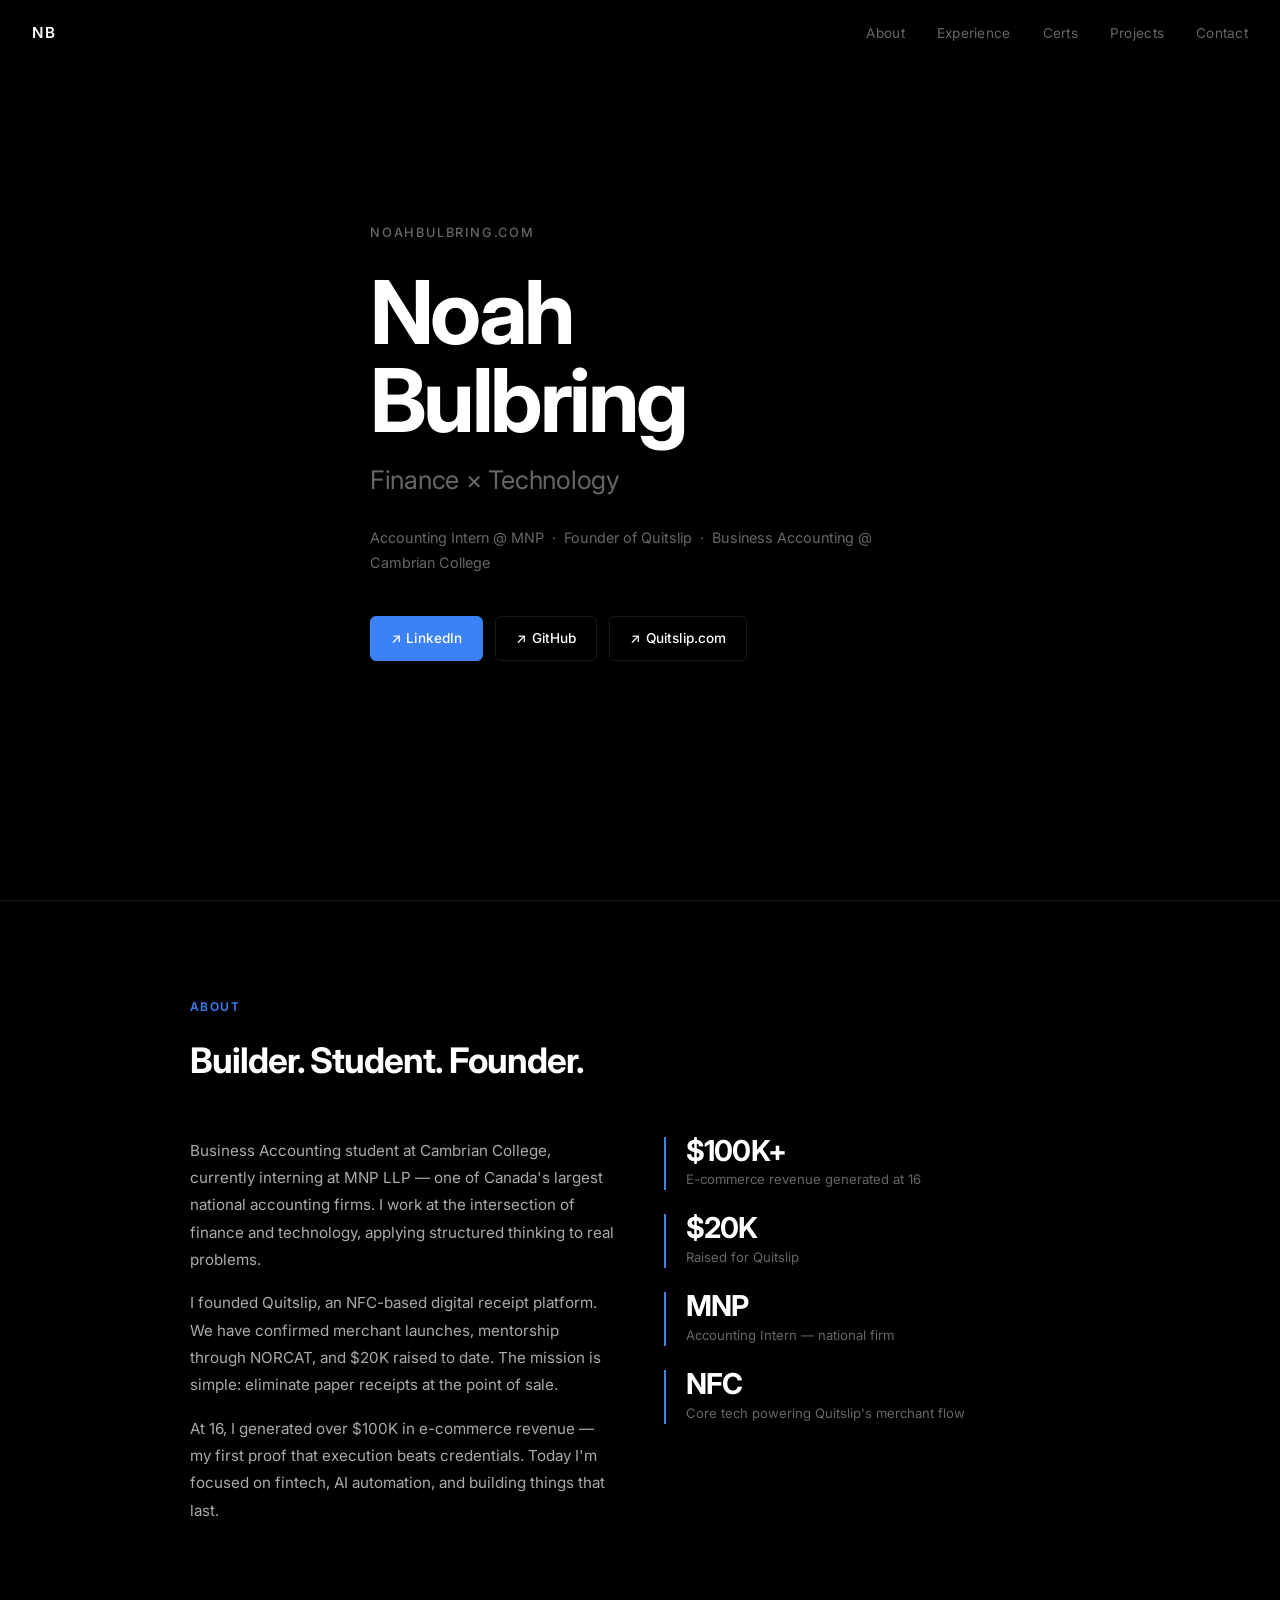
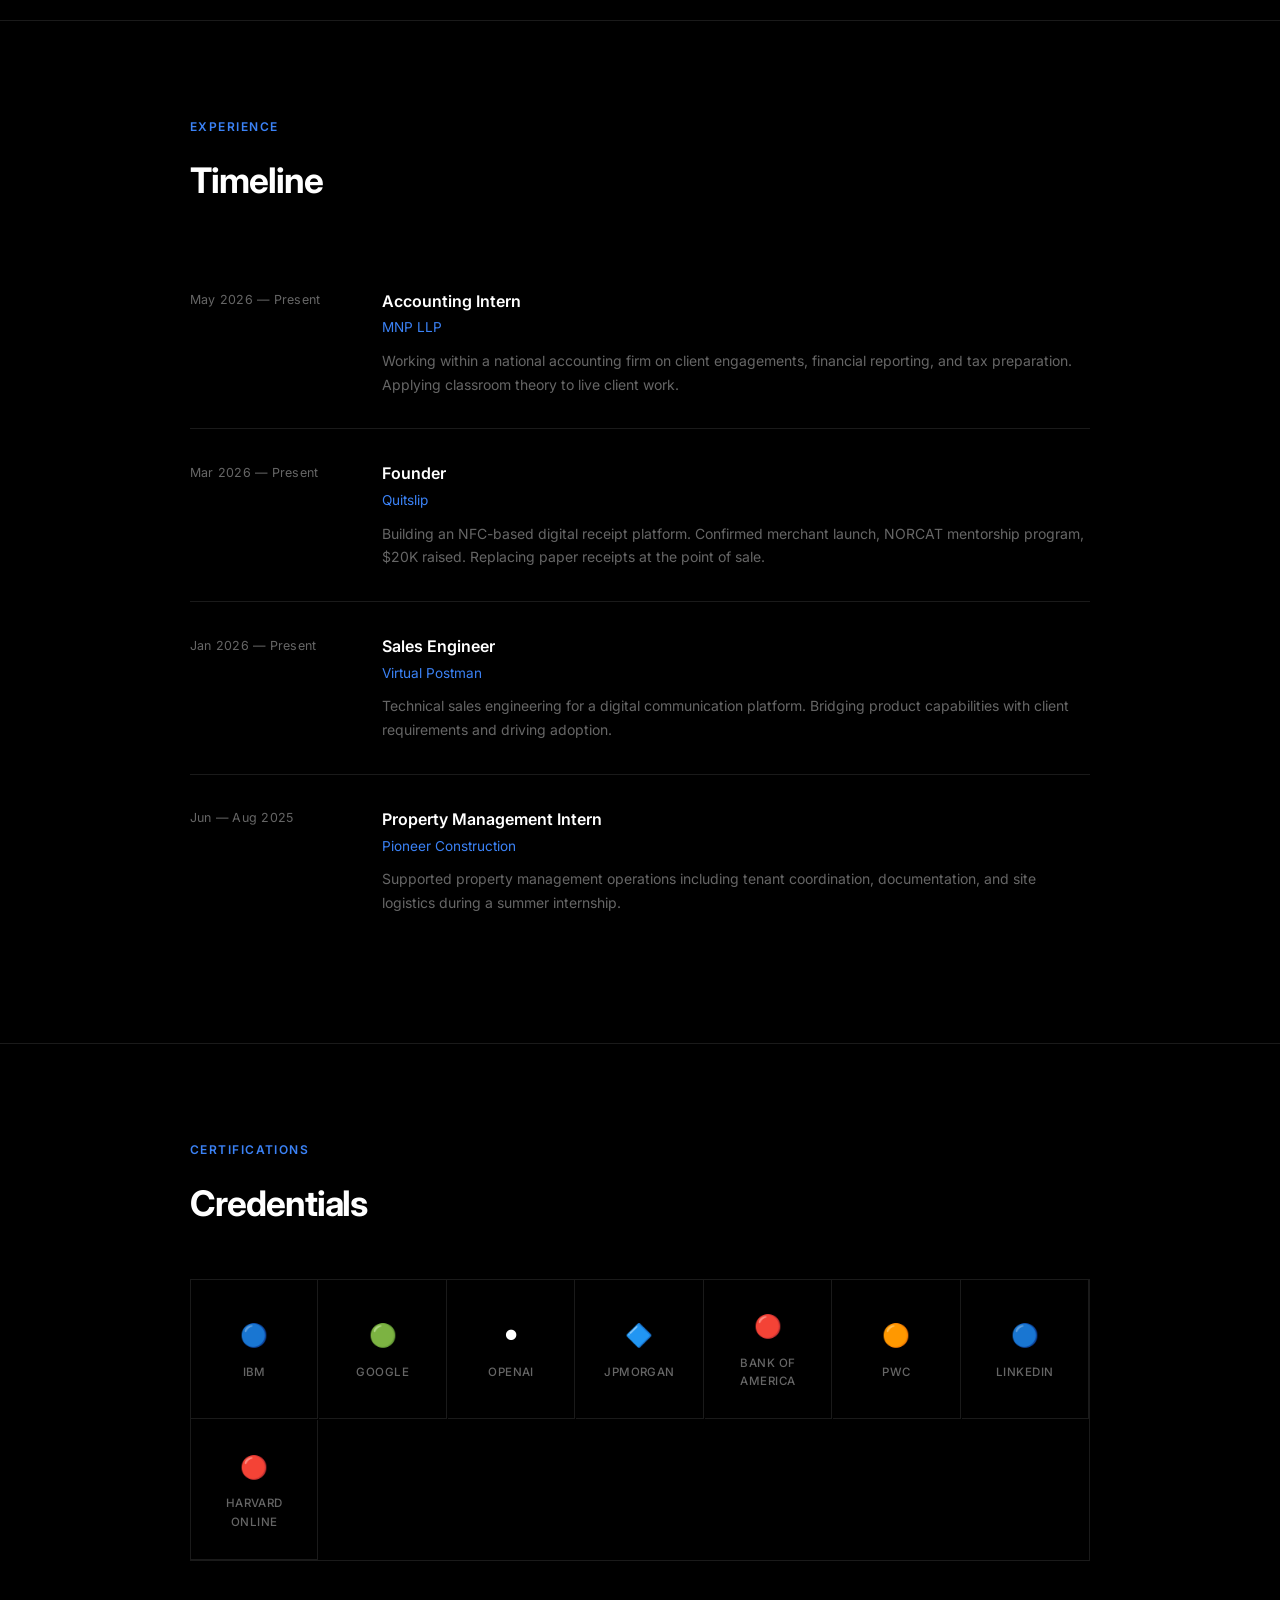
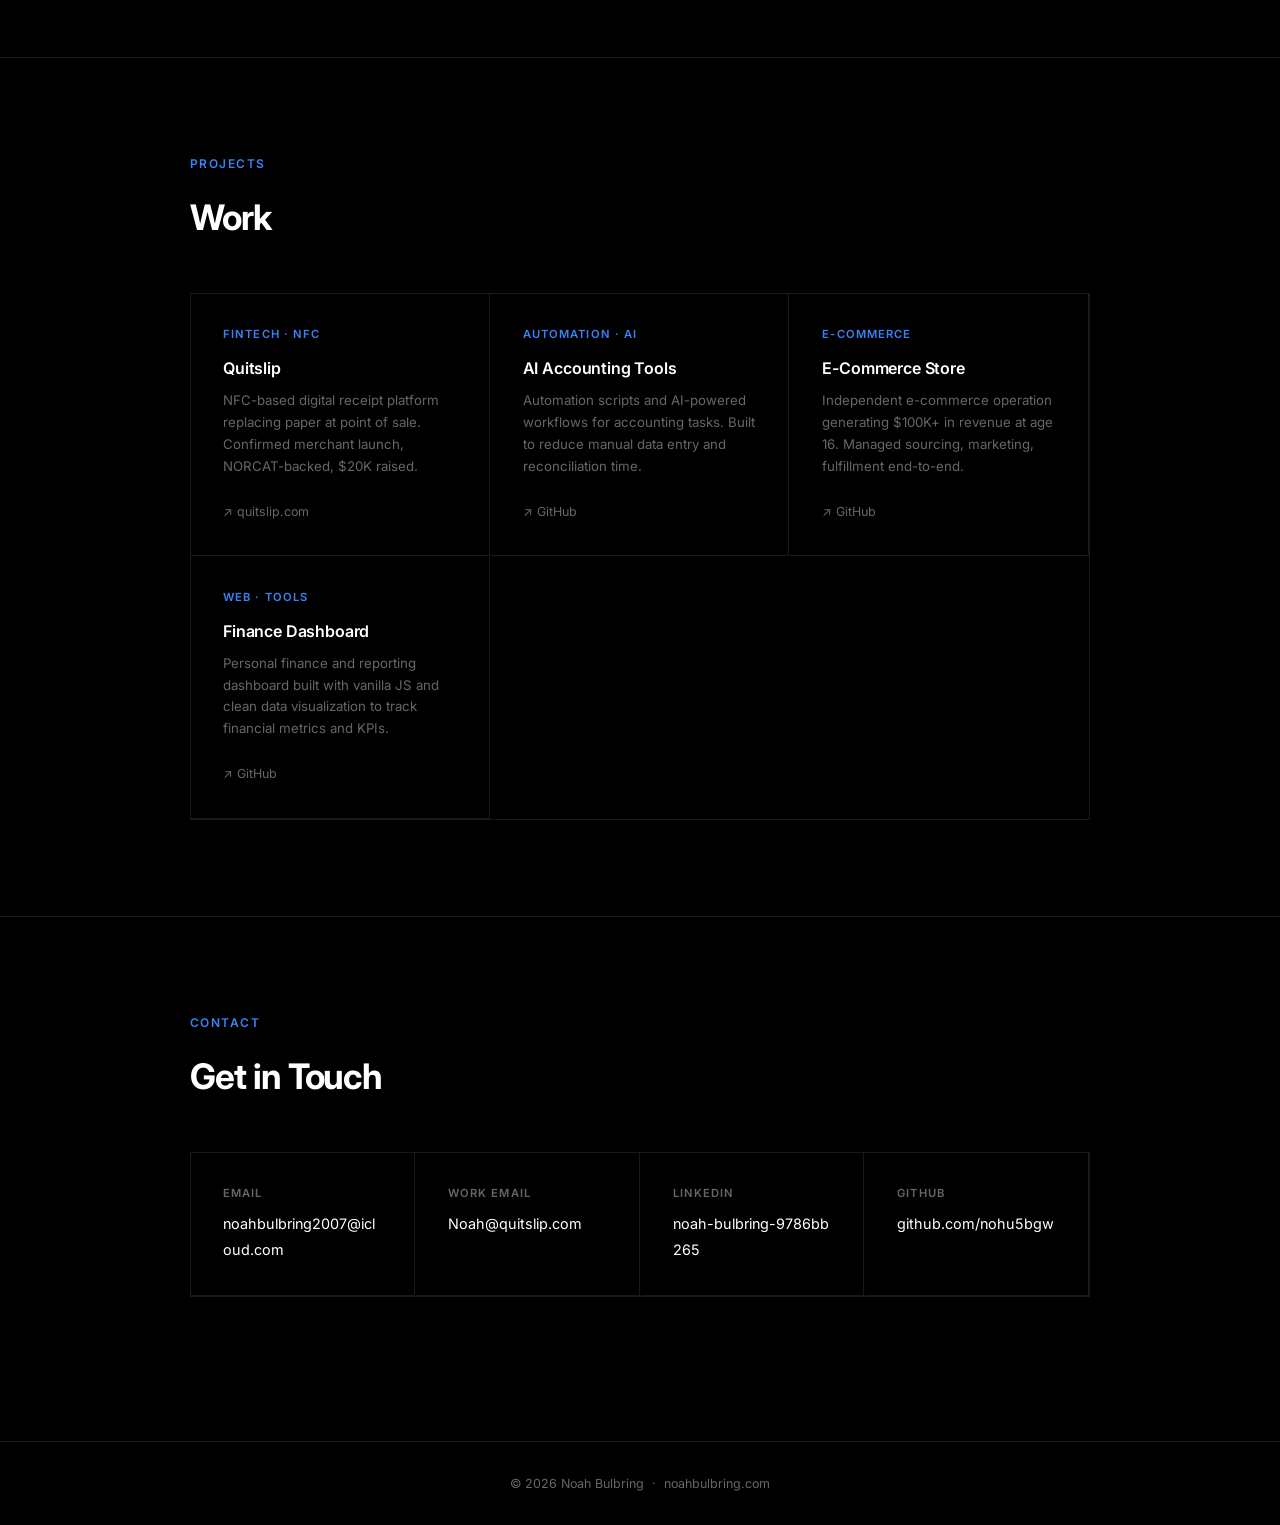
==== index.html @ 253d3682 "Add portfolio site — index.html, style.css, vercel.json, README" ====
<!DOCTYPE html>
<html lang="en">
<head>
  <meta charset="UTF-8" />
  <meta name="viewport" content="width=device-width, initial-scale=1.0" />
  <title>Noah Bulbring — Finance × Technology</title>
  <meta name="description" content="Noah Bulbring — Accounting Intern at MNP, Founder of Quitslip, Business Accounting student at Cambrian College." />
  <link rel="preconnect" href="https://fonts.googleapis.com" />
  <link rel="preconnect" href="https://fonts.gstatic.com" crossorigin />
  <link href="https://fonts.googleapis.com/css2?family=Inter:wght@300;400;500;600;700&display=swap" rel="stylesheet" />
  <link rel="stylesheet" href="style.css" />
</head>
<body>

  <nav id="navbar">
    <a href="#hero" class="nav-logo">NB</a>
    <ul class="nav-links">
      <li><a href="#about">About</a></li>
      <li><a href="#experience">Experience</a></li>
      <li><a href="#certifications">Certs</a></li>
      <li><a href="#projects">Projects</a></li>
      <li><a href="#contact">Contact</a></li>
    </ul>
  </nav>

  <section id="hero">
    <div class="container hero-inner">
      <p class="hero-eyebrow">noahbulbring.com</p>
      <h1>Noah<br>Bulbring</h1>
      <p class="hero-tagline">Finance × Technology</p>
      <p class="hero-sub">Accounting Intern @ MNP &nbsp;·&nbsp; Founder of Quitslip &nbsp;·&nbsp; Business Accounting @ Cambrian College</p>
      <div class="btn-group">
        <a href="https://linkedin.com/in/noah-bulbring-9786bb265" target="_blank" rel="noopener" class="btn btn-primary">↗ LinkedIn</a>
        <a href="https://github.com/nohu5bgw" target="_blank" rel="noopener" class="btn btn-outline">↗ GitHub</a>
        <a href="https://quitslip.com" target="_blank" rel="noopener" class="btn btn-outline">↗ Quitslip.com</a>
      </div>
    </div>
  </section>

  <section id="about">
    <div class="container">
      <p class="section-label fade-in">About</p>
      <h2 class="fade-in">Builder. Student. Founder.</h2>
      <div class="about-grid">
        <div class="about-text fade-in">
          <p>Business Accounting student at Cambrian College, currently interning at MNP LLP — one of Canada's largest national accounting firms. I work at the intersection of finance and technology, applying structured thinking to real problems.</p>
          <p>I founded Quitslip, an NFC-based digital receipt platform. We have confirmed merchant launches, mentorship through NORCAT, and $20K raised to date. The mission is simple: eliminate paper receipts at the point of sale.</p>
          <p>At 16, I generated over $100K in e-commerce revenue — my first proof that execution beats credentials. Today I'm focused on fintech, AI automation, and building things that last.</p>
        </div>
        <div class="about-stats fade-in">
          <div class="stat"><div class="stat-number">$100K+</div><div class="stat-label">E-commerce revenue generated at 16</div></div>
          <div class="stat"><div class="stat-number">$20K</div><div class="stat-label">Raised for Quitslip</div></div>
          <div class="stat"><div class="stat-number">MNP</div><div class="stat-label">Accounting Intern — national firm</div></div>
          <div class="stat"><div class="stat-number">NFC</div><div class="stat-label">Core tech powering Quitslip's merchant flow</div></div>
        </div>
      </div>
    </div>
  </section>

  <section id="experience">
    <div class="container">
      <p class="section-label fade-in">Experience</p>
      <h2 class="fade-in">Timeline</h2>
      <div class="timeline">
        <div class="timeline-item fade-in">
          <div class="timeline-date">May 2026 — Present</div>
          <div><div class="timeline-role">Accounting Intern</div><div class="timeline-company">MNP LLP</div><div class="timeline-desc">Working within a national accounting firm on client engagements, financial reporting, and tax preparation. Applying classroom theory to live client work.</div></div>
        </div>
        <div class="timeline-item fade-in">
          <div class="timeline-date">Mar 2026 — Present</div>
          <div><div class="timeline-role">Founder</div><div class="timeline-company">Quitslip</div><div class="timeline-desc">Building an NFC-based digital receipt platform. Confirmed merchant launch, NORCAT mentorship program, $20K raised. Replacing paper receipts at the point of sale.</div></div>
        </div>
        <div class="timeline-item fade-in">
          <div class="timeline-date">Jan 2026 — Present</div>
          <div><div class="timeline-role">Sales Engineer</div><div class="timeline-company">Virtual Postman</div><div class="timeline-desc">Technical sales engineering for a digital communication platform. Bridging product capabilities with client requirements and driving adoption.</div></div>
        </div>
        <div class="timeline-item fade-in">
          <div class="timeline-date">Jun — Aug 2025</div>
          <div><div class="timeline-role">Property Management Intern</div><div class="timeline-company">Pioneer Construction</div><div class="timeline-desc">Supported property management operations including tenant coordination, documentation, and site logistics during a summer internship.</div></div>
        </div>
      </div>
    </div>
  </section>

  <section id="certifications">
    <div class="container">
      <p class="section-label fade-in">Certifications</p>
      <h2 class="fade-in">Credentials</h2>
      <div class="cert-grid fade-in">
        <div class="cert-item"><div class="cert-icon">🔵</div><div class="cert-name">IBM</div></div>
        <div class="cert-item"><div class="cert-icon">🟢</div><div class="cert-name">Google</div></div>
        <div class="cert-item"><div class="cert-icon">⚫</div><div class="cert-name">OpenAI</div></div>
        <div class="cert-item"><div class="cert-icon">🔷</div><div class="cert-name">JPMorgan</div></div>
        <div class="cert-item"><div class="cert-icon">🔴</div><div class="cert-name">Bank of America</div></div>
        <div class="cert-item"><div class="cert-icon">🟠</div><div class="cert-name">PwC</div></div>
        <div class="cert-item"><div class="cert-icon">🔵</div><div class="cert-name">LinkedIn</div></div>
        <div class="cert-item"><div class="cert-icon">🔴</div><div class="cert-name">Harvard Online</div></div>
      </div>
    </div>
  </section>

  <section id="projects">
    <div class="container">
      <p class="section-label fade-in">Projects</p>
      <h2 class="fade-in">Work</h2>
      <div class="project-grid fade-in">
        <a href="https://quitslip.com" target="_blank" rel="noopener" class="project-card">
          <div class="project-tag">Fintech · NFC</div>
          <div class="project-title">Quitslip</div>
          <div class="project-desc">NFC-based digital receipt platform replacing paper at point of sale. Confirmed merchant launch, NORCAT-backed, $20K raised.</div>
          <span class="project-link">↗ quitslip.com</span>
        </a>
        <a href="https://github.com/nohu5bgw" target="_blank" rel="noopener" class="project-card">
          <div class="project-tag">Automation · AI</div>
          <div class="project-title">AI Accounting Tools</div>
          <div class="project-desc">Automation scripts and AI-powered workflows for accounting tasks. Built to reduce manual data entry and reconciliation time.</div>
          <span class="project-link">↗ GitHub</span>
        </a>
        <a href="https://github.com/nohu5bgw" target="_blank" rel="noopener" class="project-card">
          <div class="project-tag">E-commerce</div>
          <div class="project-title">E-Commerce Store</div>
          <div class="project-desc">Independent e-commerce operation generating $100K+ in revenue at age 16. Managed sourcing, marketing, fulfillment end-to-end.</div>
          <span class="project-link">↗ GitHub</span>
        </a>
        <a href="https://github.com/nohu5bgw" target="_blank" rel="noopener" class="project-card">
          <div class="project-tag">Web · Tools</div>
          <div class="project-title">Finance Dashboard</div>
          <div class="project-desc">Personal finance and reporting dashboard built with vanilla JS and clean data visualization to track financial metrics and KPIs.</div>
          <span class="project-link">↗ GitHub</span>
        </a>
      </div>
    </div>
  </section>

  <section id="contact">
    <div class="container">
      <p class="section-label fade-in">Contact</p>
      <h2 class="fade-in">Get in Touch</h2>
      <div class="contact-grid fade-in">
        <div class="contact-item"><div class="contact-label">Email</div><a href="mailto:noahbulbring2007@icloud.com" class="contact-value">noahbulbring2007@icloud.com</a></div>
        <div class="contact-item"><div class="contact-label">Work Email</div><a href="mailto:Noah@quitslip.com" class="contact-value">Noah@quitslip.com</a></div>
        <div class="contact-item"><div class="contact-label">LinkedIn</div><a href="https://linkedin.com/in/noah-bulbring-9786bb265" target="_blank" rel="noopener" class="contact-value">noah-bulbring-9786bb265</a></div>
        <div class="contact-item"><div class="contact-label">GitHub</div><a href="https://github.com/nohu5bgw" target="_blank" rel="noopener" class="contact-value">github.com/nohu5bgw</a></div>
      </div>
    </div>
  </section>

  <footer>
    <p>© 2026 Noah Bulbring &nbsp;·&nbsp; noahbulbring.com</p>
  </footer>

  <script>
    const navbar = document.getElementById('navbar');
    window.addEventListener('scroll', () => {
      navbar.classList.toggle('scrolled', window.scrollY > 40);
    }, { passive: true });

    const observer = new IntersectionObserver((entries) => {
      entries.forEach(e => {
        if (e.isIntersecting) { e.target.classList.add('visible'); observer.unobserve(e.target); }
      });
    }, { threshold: 0.12 });

    document.querySelectorAll('.fade-in').forEach(el => observer.observe(el));
  </script>

</body>
</html>
---- style.css ----
*, *::before, *::after { box-sizing: border-box; margin: 0; padding: 0; }

:root {
  --bg: #000;
  --border: #1a1a1a;
  --text: #fff;
  --muted: #666;
  --accent: #3b82f6;
  --accent-dim: rgba(59,130,246,0.12);
}

html { scroll-behavior: smooth; }

body {
  background: var(--bg);
  color: var(--text);
  font-family: 'Inter', system-ui, sans-serif;
  font-size: 16px;
  line-height: 1.6;
  -webkit-font-smoothing: antialiased;
}

nav {
  position: fixed;
  top: 0; left: 0; right: 0;
  z-index: 100;
  display: flex;
  justify-content: space-between;
  align-items: center;
  padding: 1.25rem 2rem;
  border-bottom: 1px solid transparent;
  transition: border-color 0.3s, background 0.3s;
}
nav.scrolled {
  background: rgba(0,0,0,0.9);
  backdrop-filter: blur(12px);
  border-color: var(--border);
}
.nav-logo {
  font-size: 0.95rem;
  font-weight: 600;
  letter-spacing: 0.04em;
  text-transform: uppercase;
  color: var(--text);
  text-decoration: none;
}
.nav-links { display: flex; gap: 2rem; list-style: none; }
.nav-links a {
  color: var(--muted);
  text-decoration: none;
  font-size: 0.85rem;
  letter-spacing: 0.02em;
  transition: color 0.2s;
}
.nav-links a:hover { color: var(--text); }

section { padding: 6rem 2rem; }
.container { max-width: 900px; margin: 0 auto; }

.section-label {
  font-size: 0.75rem;
  font-weight: 600;
  letter-spacing: 0.12em;
  text-transform: uppercase;
  color: var(--accent);
  margin-bottom: 1rem;
}
h2 {
  font-size: clamp(1.6rem, 4vw, 2.2rem);
  font-weight: 700;
  letter-spacing: -0.03em;
  margin-bottom: 3rem;
}

#hero {
  min-height: 100vh;
  display: flex;
  align-items: center;
  padding-top: 5rem;
}
.hero-eyebrow {
  font-size: 0.8rem;
  font-weight: 500;
  letter-spacing: 0.14em;
  text-transform: uppercase;
  color: var(--muted);
  margin-bottom: 1.5rem;
}
h1 {
  font-size: clamp(2.8rem, 8vw, 5.5rem);
  font-weight: 700;
  letter-spacing: -0.04em;
  line-height: 1;
  margin-bottom: 1rem;
}
.hero-tagline {
  font-size: clamp(1.1rem, 3vw, 1.6rem);
  font-weight: 400;
  color: var(--muted);
  letter-spacing: -0.01em;
  margin-bottom: 1.5rem;
}
.hero-sub {
  font-size: 0.9rem;
  color: var(--muted);
  line-height: 1.8;
  margin-bottom: 2.5rem;
  max-width: 540px;
}
.btn-group { display: flex; flex-wrap: wrap; gap: 0.75rem; }
.btn {
  display: inline-flex;
  align-items: center;
  gap: 0.4rem;
  padding: 0.65rem 1.25rem;
  font-size: 0.85rem;
  font-weight: 500;
  border-radius: 6px;
  text-decoration: none;
  transition: background 0.2s, color 0.2s, border-color 0.2s;
  letter-spacing: 0.01em;
}
.btn-primary { background: var(--accent); color: #fff; border: 1px solid var(--accent); }
.btn-primary:hover { background: #2563eb; border-color: #2563eb; }
.btn-outline { background: transparent; color: var(--text); border: 1px solid var(--border); }
.btn-outline:hover { border-color: #333; background: #0d0d0d; }

#about { border-top: 1px solid var(--border); }
.about-grid { display: grid; grid-template-columns: 1fr 1fr; gap: 3rem; }
.about-text p { color: #aaa; font-size: 0.95rem; line-height: 1.8; margin-bottom: 1rem; }
.about-text p:last-child { margin-bottom: 0; }
.about-stats { display: flex; flex-direction: column; gap: 1.5rem; }
.stat { border-left: 2px solid var(--accent); padding-left: 1.25rem; }
.stat-number { font-size: 1.8rem; font-weight: 700; letter-spacing: -0.03em; line-height: 1; margin-bottom: 0.25rem; }
.stat-label { font-size: 0.82rem; color: var(--muted); }

#experience { border-top: 1px solid var(--border); }
.timeline { display: flex; flex-direction: column; }
.timeline-item { display: grid; grid-template-columns: 160px 1fr; gap: 2rem; padding: 2rem 0; border-bottom: 1px solid var(--border); }
.timeline-item:last-child { border-bottom: none; }
.timeline-date { font-size: 0.78rem; color: var(--muted); letter-spacing: 0.02em; padding-top: 0.15rem; line-height: 1.5; }
.timeline-role { font-size: 1rem; font-weight: 600; margin-bottom: 0.2rem; }
.timeline-company { font-size: 0.85rem; color: var(--accent); margin-bottom: 0.6rem; }
.timeline-desc { font-size: 0.875rem; color: var(--muted); line-height: 1.7; }

#certifications { border-top: 1px solid var(--border); }
.cert-grid { display: grid; grid-template-columns: repeat(auto-fill, minmax(120px, 1fr)); gap: 1px; border: 1px solid var(--border); }
.cert-item { display: flex; flex-direction: column; align-items: center; justify-content: center; padding: 1.75rem 1rem; border-right: 1px solid var(--border); border-bottom: 1px solid var(--border); text-align: center; transition: background 0.2s; }
.cert-item:hover { background: var(--accent-dim); }
.cert-icon { width: 36px; height: 36px; margin-bottom: 0.6rem; display: flex; align-items: center; justify-content: center; font-size: 1.4rem; }
.cert-name { font-size: 0.72rem; color: var(--muted); letter-spacing: 0.04em; text-transform: uppercase; font-weight: 500; }

#projects { border-top: 1px solid var(--border); }
.project-grid { display: grid; grid-template-columns: repeat(auto-fill, minmax(260px, 1fr)); gap: 1px; border: 1px solid var(--border); }
.project-card { padding: 2rem; border-right: 1px solid var(--border); border-bottom: 1px solid var(--border); transition: background 0.2s; text-decoration: none; color: inherit; display: block; }
.project-card:hover { background: #060606; }
.project-tag { font-size: 0.7rem; font-weight: 600; letter-spacing: 0.1em; text-transform: uppercase; color: var(--accent); margin-bottom: 0.75rem; }
.project-title { font-size: 1rem; font-weight: 600; margin-bottom: 0.5rem; letter-spacing: -0.01em; }
.project-desc { font-size: 0.83rem; color: var(--muted); line-height: 1.65; margin-bottom: 1.25rem; }
.project-link { font-size: 0.78rem; color: var(--muted); display: inline-flex; align-items: center; gap: 0.3rem; transition: color 0.2s; }
.project-card:hover .project-link { color: var(--accent); }

#contact { border-top: 1px solid var(--border); }
.contact-grid { display: grid; grid-template-columns: repeat(auto-fill, minmax(220px, 1fr)); gap: 1px; border: 1px solid var(--border); margin-bottom: 3rem; }
.contact-item { padding: 2rem; border-right: 1px solid var(--border); border-bottom: 1px solid var(--border); }
.contact-label { font-size: 0.7rem; font-weight: 600; letter-spacing: 0.1em; text-transform: uppercase; color: var(--muted); margin-bottom: 0.5rem; }
.contact-value { font-size: 0.9rem; color: var(--text); text-decoration: none; transition: color 0.2s; word-break: break-all; }
.contact-value:hover { color: var(--accent); }

footer { border-top: 1px solid var(--border); padding: 2rem; text-align: center; font-size: 0.78rem; color: var(--muted); }

.fade-in { opacity: 0; transform: translateY(16px); transition: opacity 0.6s ease, transform 0.6s ease; }
.fade-in.visible { opacity: 1; transform: none; }

@media (max-width: 640px) {
  nav { padding: 1rem 1.25rem; }
  .nav-links { display: none; }
  section { padding: 4rem 1.25rem; }
  .about-grid { grid-template-columns: 1fr; }
  .timeline-item { grid-template-columns: 1fr; gap: 0.5rem; }
  .timeline-date { padding-top: 0; }
  h1 { letter-spacing: -0.03em; }
}
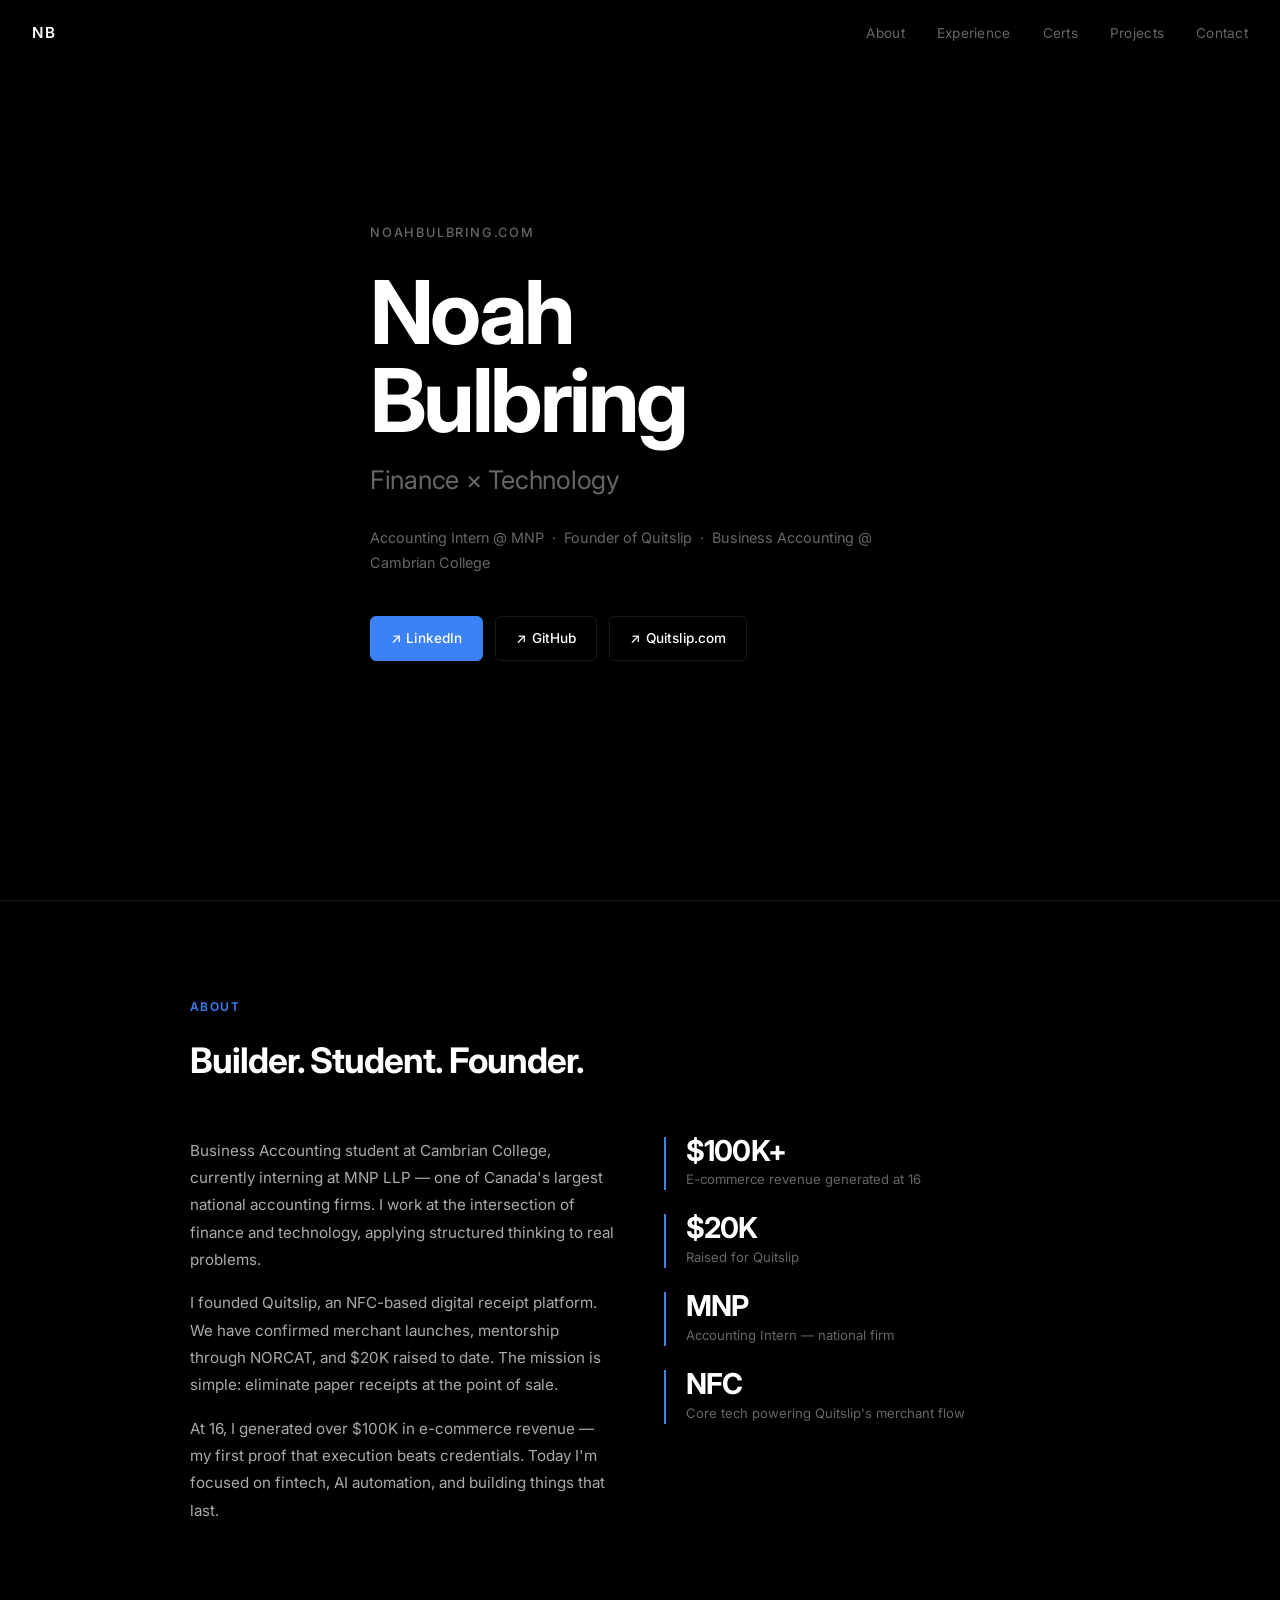
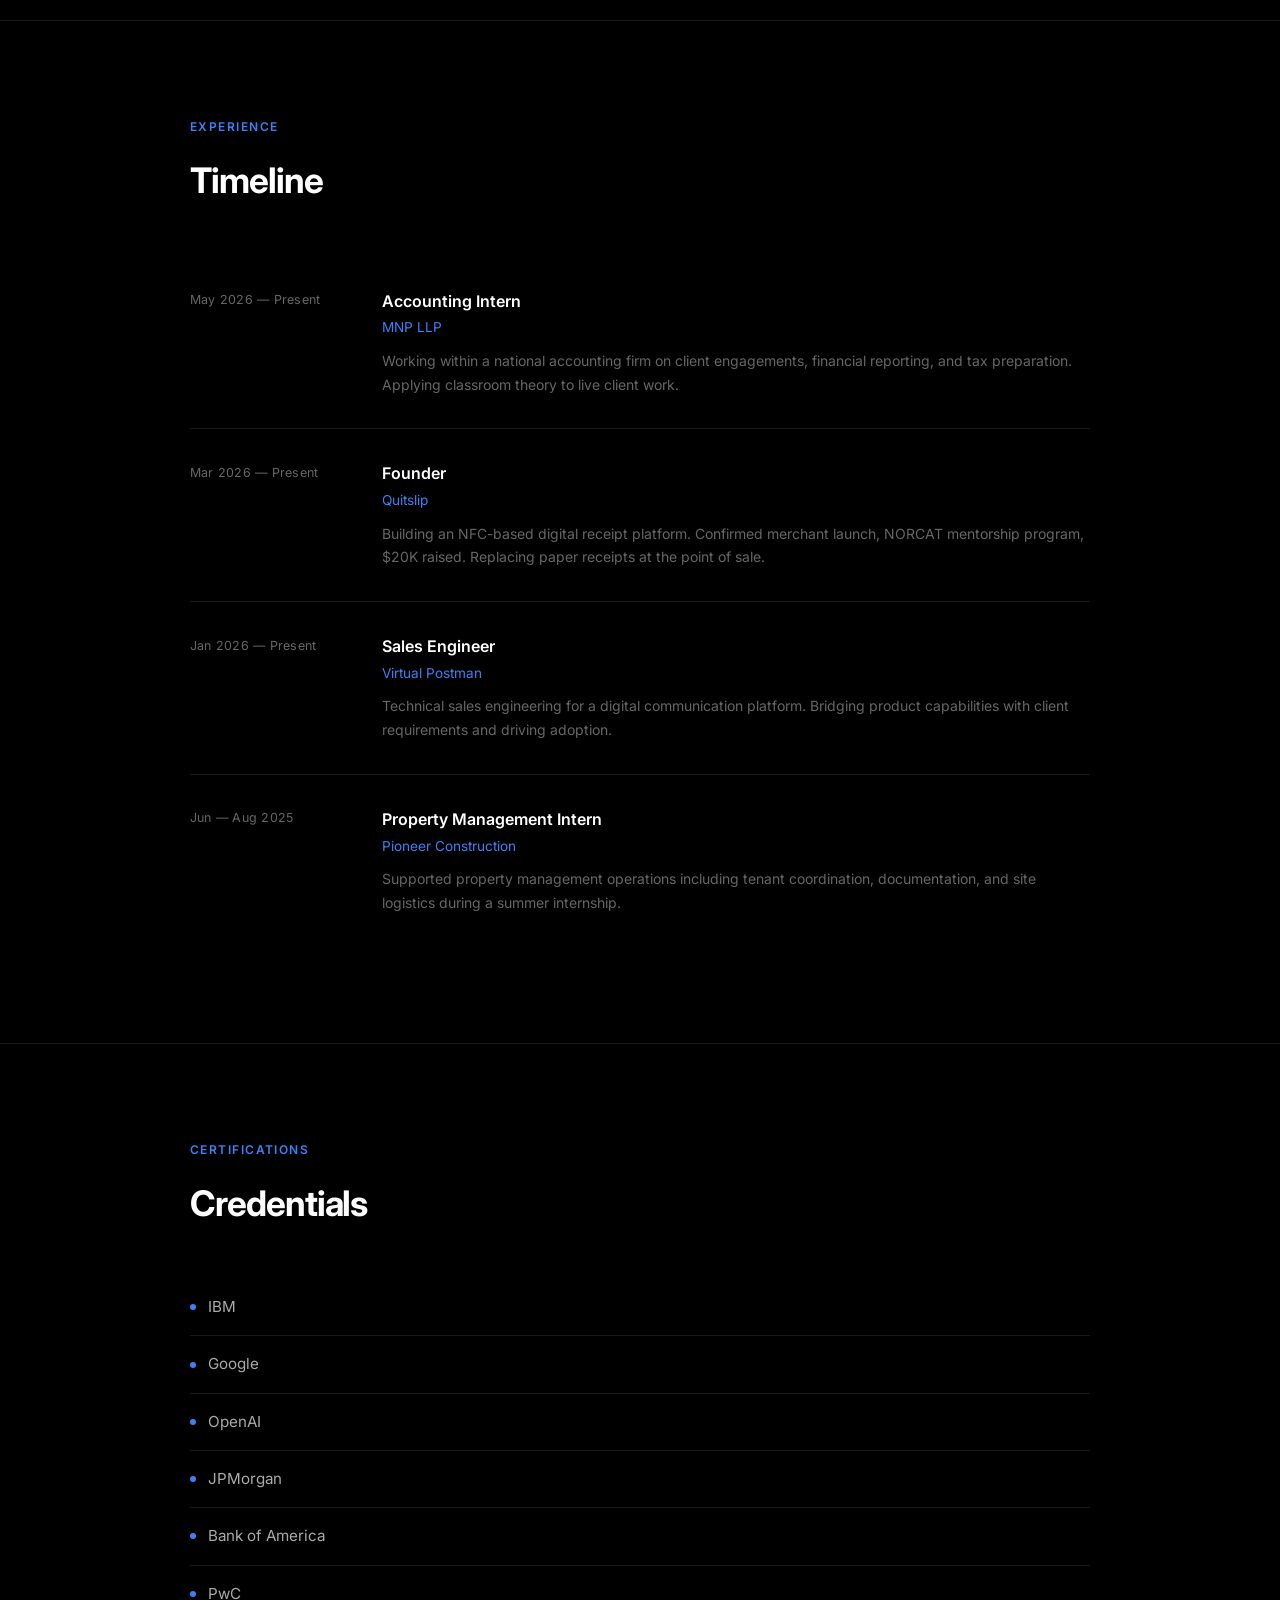
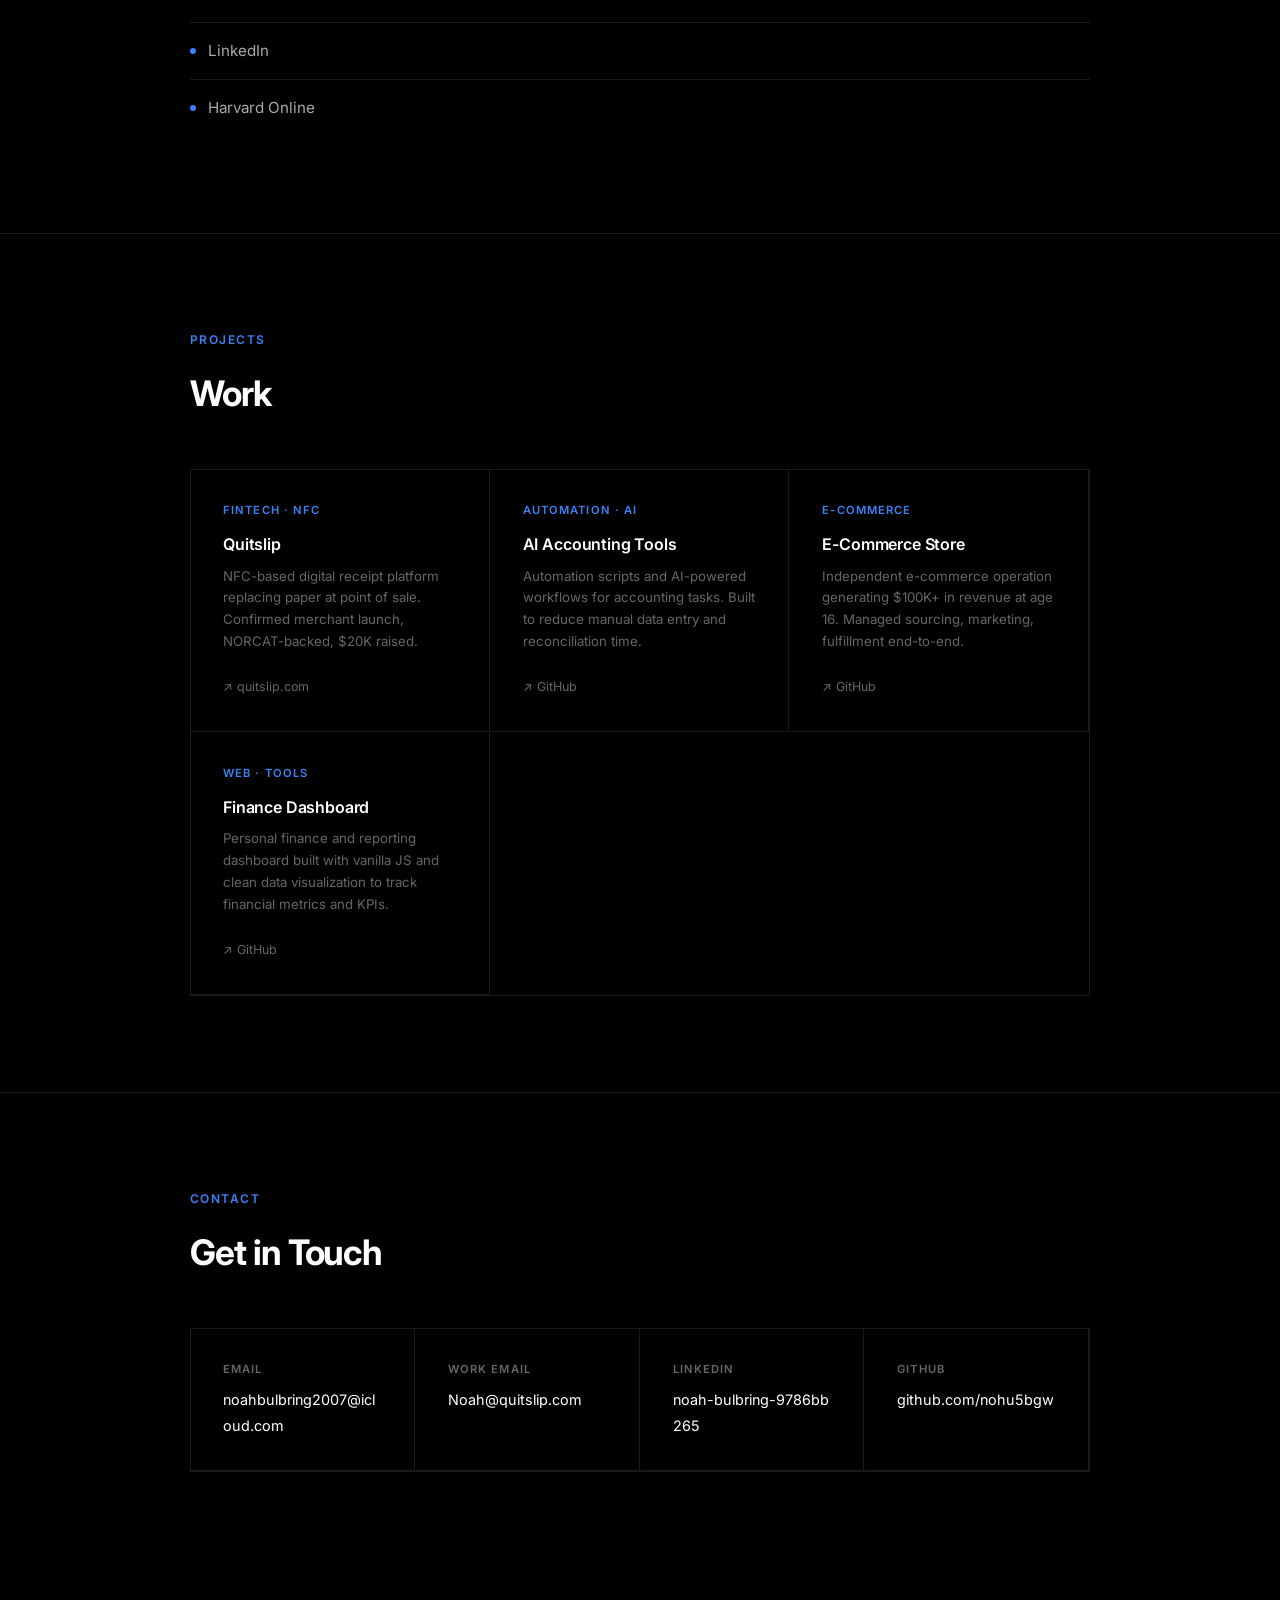
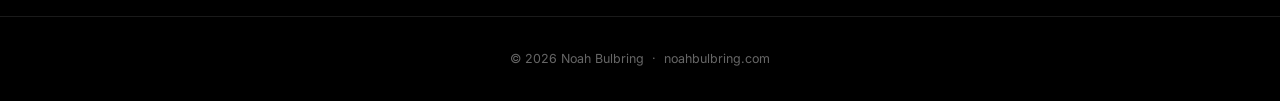
==== commit f622645e: "Change certifications section to bullet point list" ====
--- a/index.html
+++ b/index.html
@@ -86,16 +86,16 @@
     <div class="container">
       <p class="section-label fade-in">Certifications</p>
       <h2 class="fade-in">Credentials</h2>
-      <div class="cert-grid fade-in">
-        <div class="cert-item"><div class="cert-icon">🔵</div><div class="cert-name">IBM</div></div>
-        <div class="cert-item"><div class="cert-icon">🟢</div><div class="cert-name">Google</div></div>
-        <div class="cert-item"><div class="cert-icon">⚫</div><div class="cert-name">OpenAI</div></div>
-        <div class="cert-item"><div class="cert-icon">🔷</div><div class="cert-name">JPMorgan</div></div>
-        <div class="cert-item"><div class="cert-icon">🔴</div><div class="cert-name">Bank of America</div></div>
-        <div class="cert-item"><div class="cert-icon">🟠</div><div class="cert-name">PwC</div></div>
-        <div class="cert-item"><div class="cert-icon">🔵</div><div class="cert-name">LinkedIn</div></div>
-        <div class="cert-item"><div class="cert-icon">🔴</div><div class="cert-name">Harvard Online</div></div>
-      </div>
+      <ul class="cert-list fade-in">
+        <li>IBM</li>
+        <li>Google</li>
+        <li>OpenAI</li>
+        <li>JPMorgan</li>
+        <li>Bank of America</li>
+        <li>PwC</li>
+        <li>LinkedIn</li>
+        <li>Harvard Online</li>
+      </ul>
     </div>
   </section>
 
--- a/style.css
+++ b/style.css
@@ -144,11 +144,32 @@
 .timeline-desc { font-size: 0.875rem; color: var(--muted); line-height: 1.7; }
 
 #certifications { border-top: 1px solid var(--border); }
-.cert-grid { display: grid; grid-template-columns: repeat(auto-fill, minmax(120px, 1fr)); gap: 1px; border: 1px solid var(--border); }
-.cert-item { display: flex; flex-direction: column; align-items: center; justify-content: center; padding: 1.75rem 1rem; border-right: 1px solid var(--border); border-bottom: 1px solid var(--border); text-align: center; transition: background 0.2s; }
-.cert-item:hover { background: var(--accent-dim); }
-.cert-icon { width: 36px; height: 36px; margin-bottom: 0.6rem; display: flex; align-items: center; justify-content: center; font-size: 1.4rem; }
-.cert-name { font-size: 0.72rem; color: var(--muted); letter-spacing: 0.04em; text-transform: uppercase; font-weight: 500; }
+.cert-list {
+  list-style: none;
+  display: flex;
+  flex-direction: column;
+  gap: 0;
+}
+.cert-list li {
+  font-size: 0.95rem;
+  color: #aaa;
+  padding: 1rem 0;
+  border-bottom: 1px solid var(--border);
+  display: flex;
+  align-items: center;
+  gap: 0.75rem;
+  transition: color 0.2s;
+}
+.cert-list li:last-child { border-bottom: none; }
+.cert-list li::before {
+  content: '';
+  width: 6px;
+  height: 6px;
+  border-radius: 50%;
+  background: var(--accent);
+  flex-shrink: 0;
+}
+.cert-list li:hover { color: var(--text); }
 
 #projects { border-top: 1px solid var(--border); }
 .project-grid { display: grid; grid-template-columns: repeat(auto-fill, minmax(260px, 1fr)); gap: 1px; border: 1px solid var(--border); }
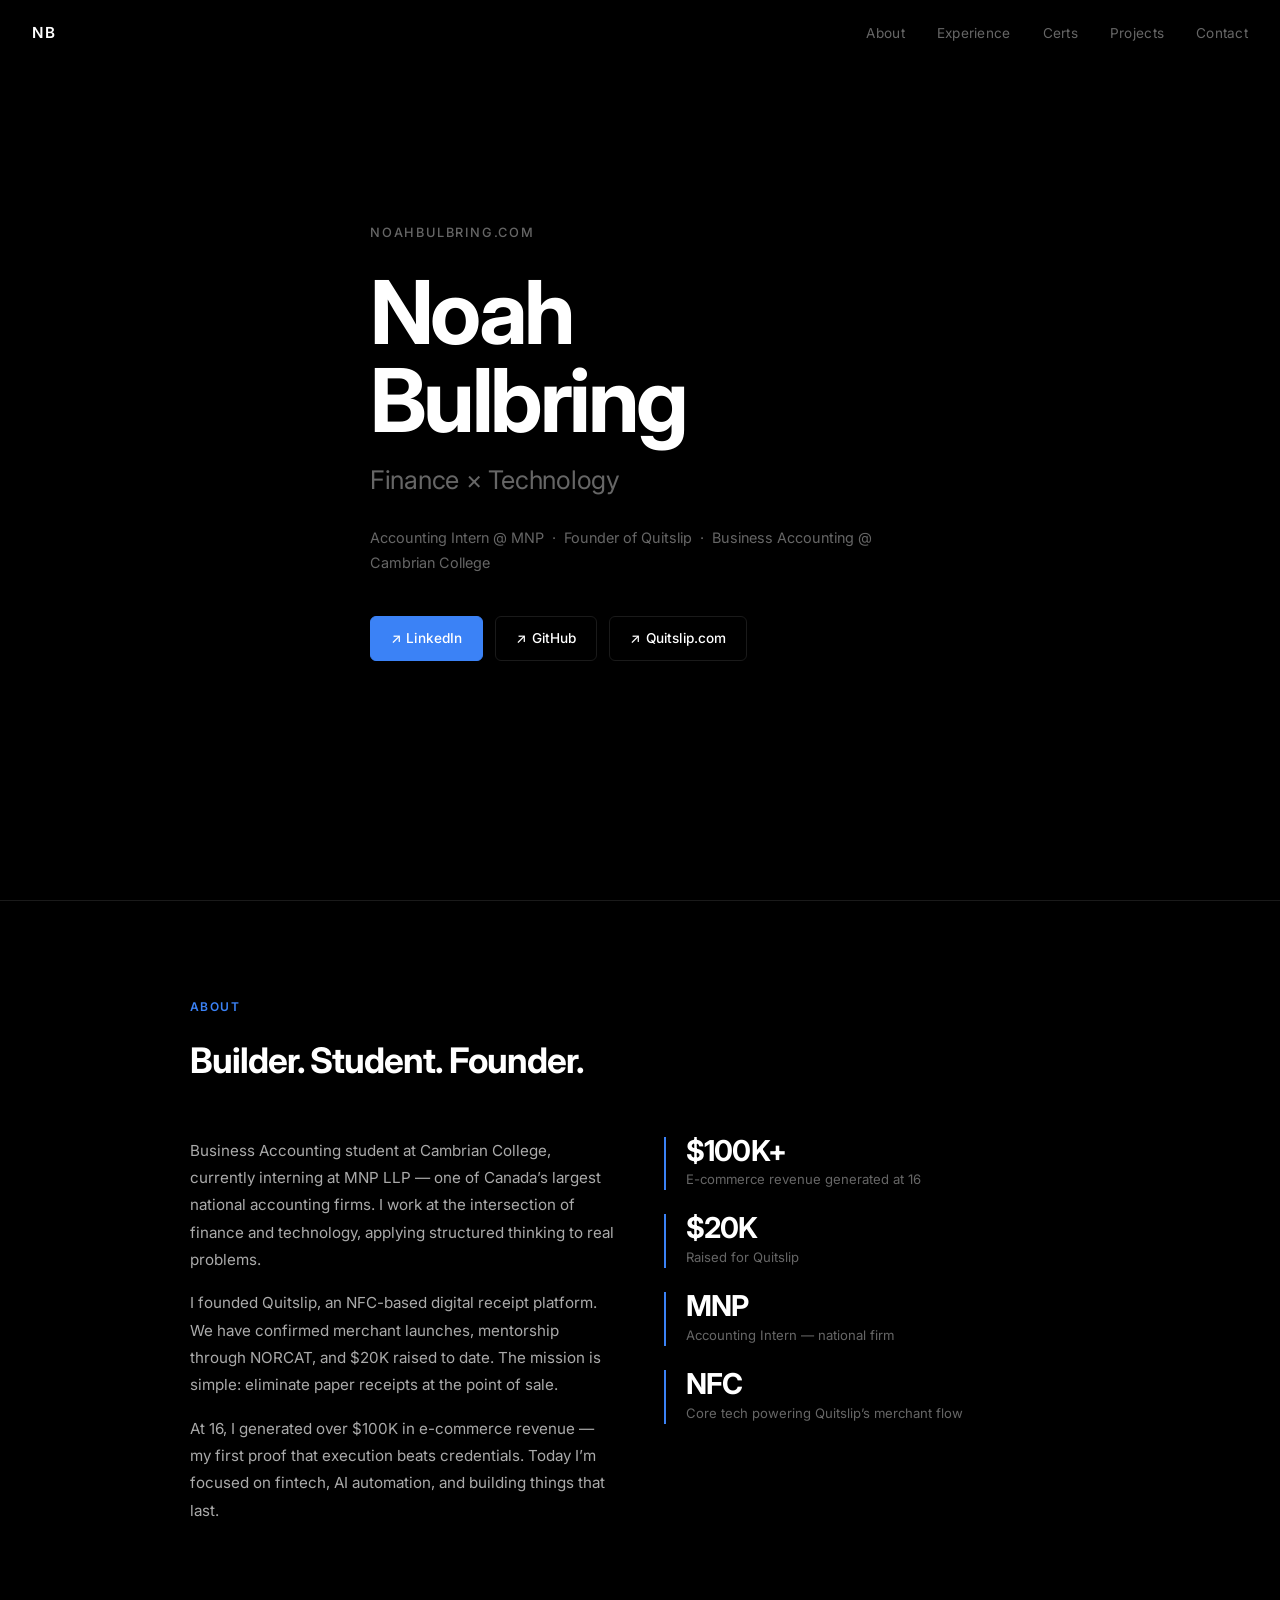
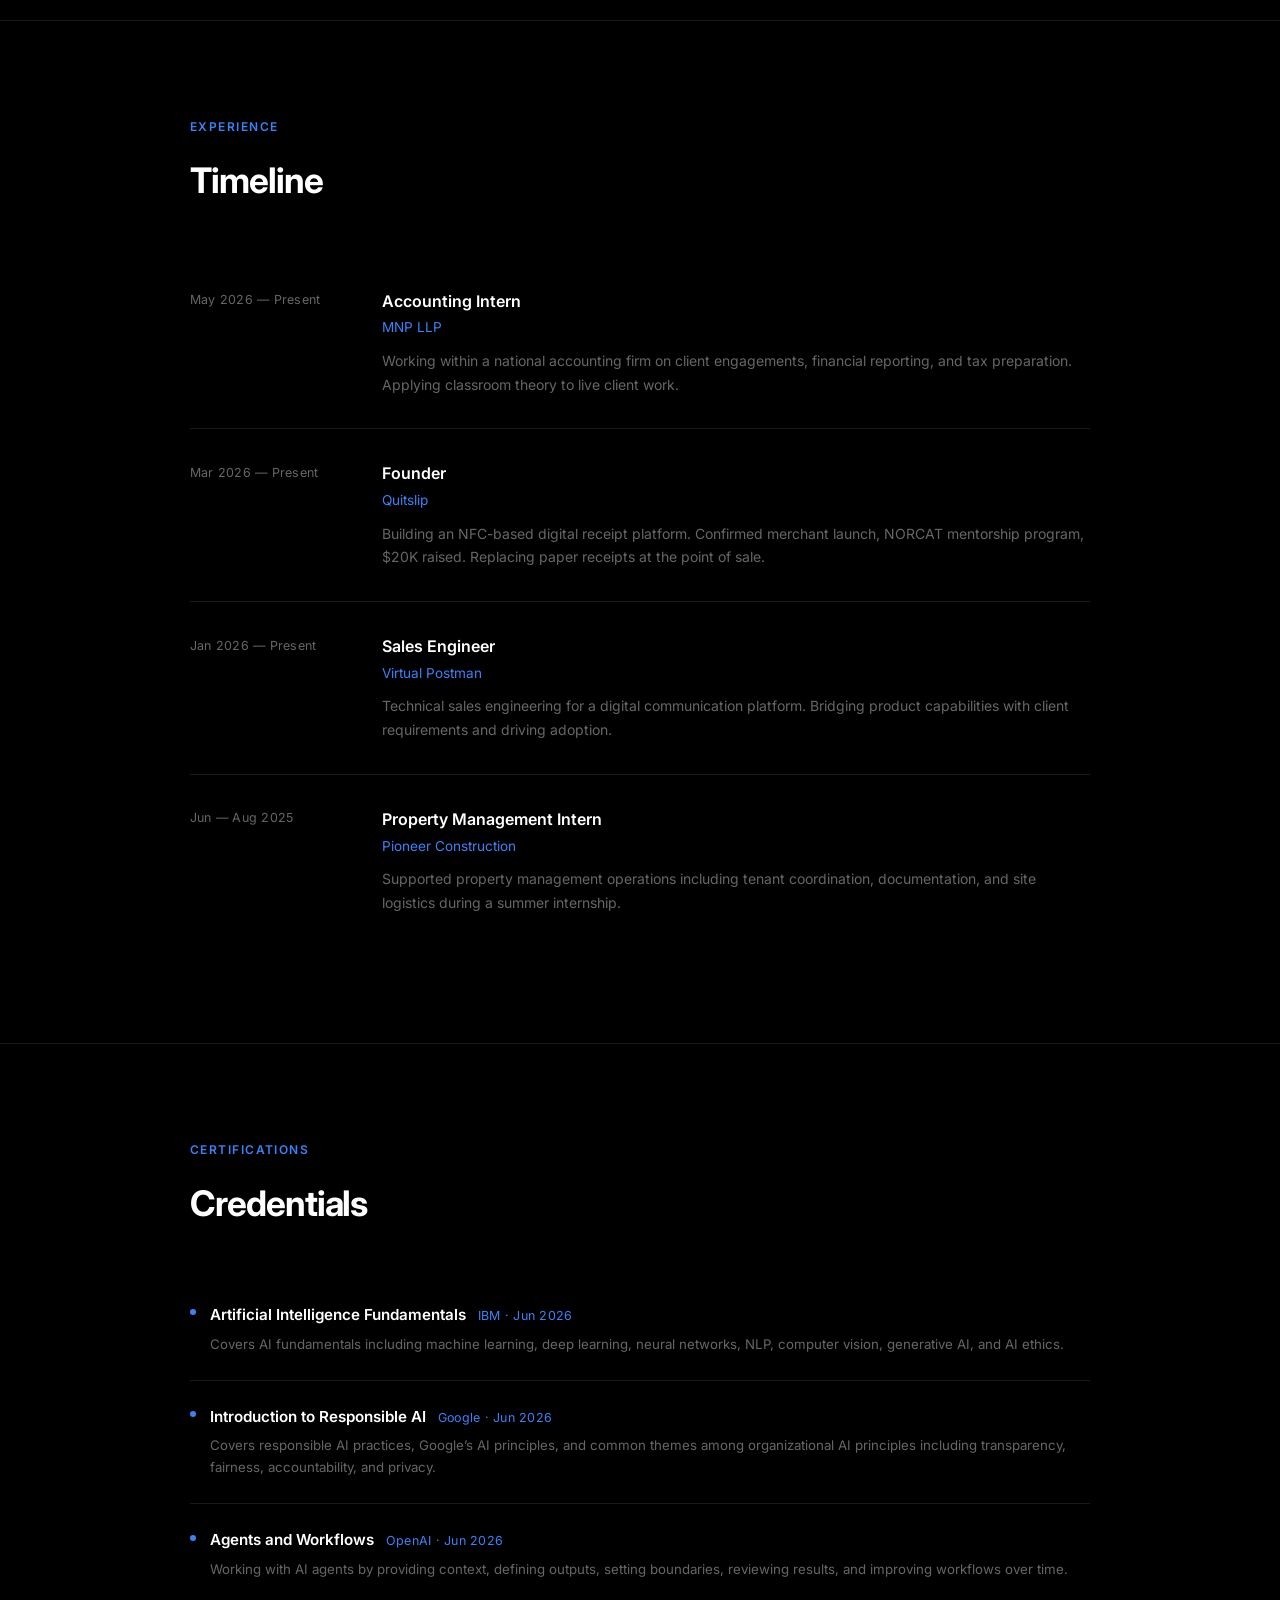
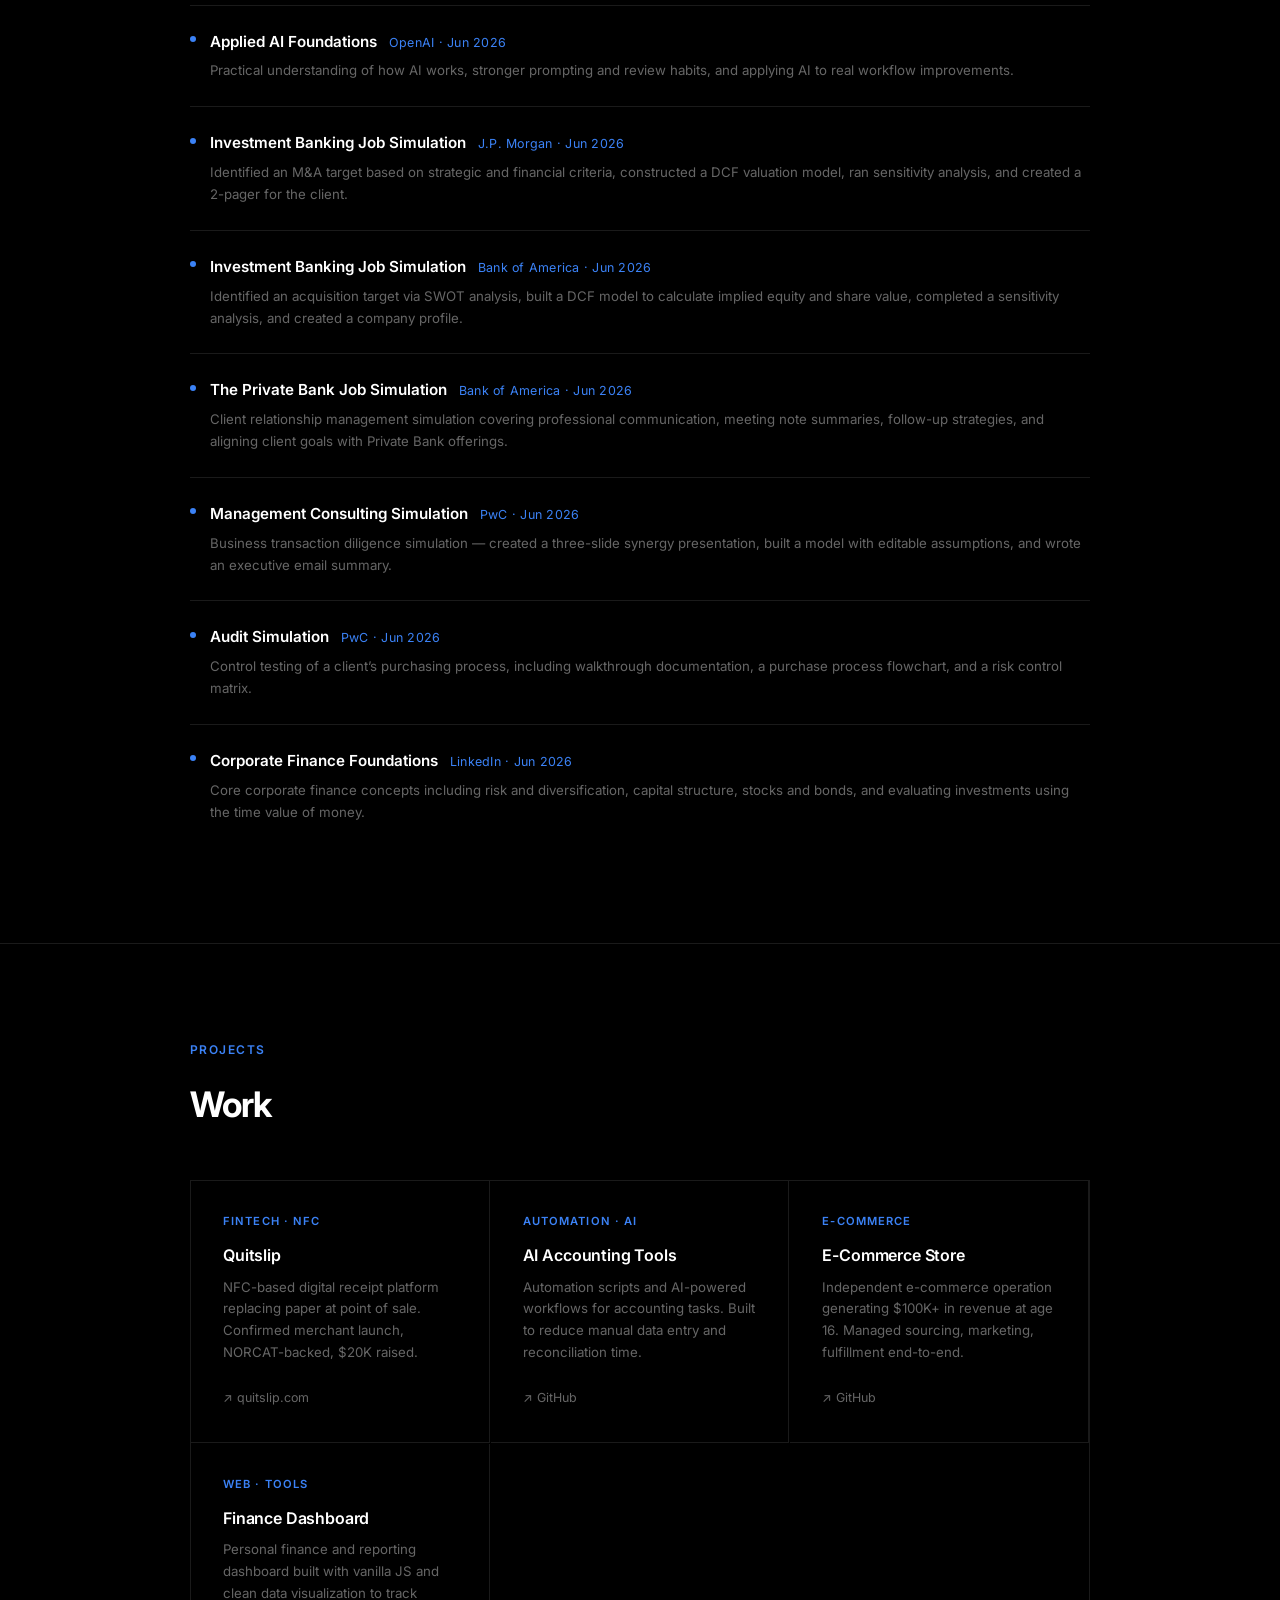
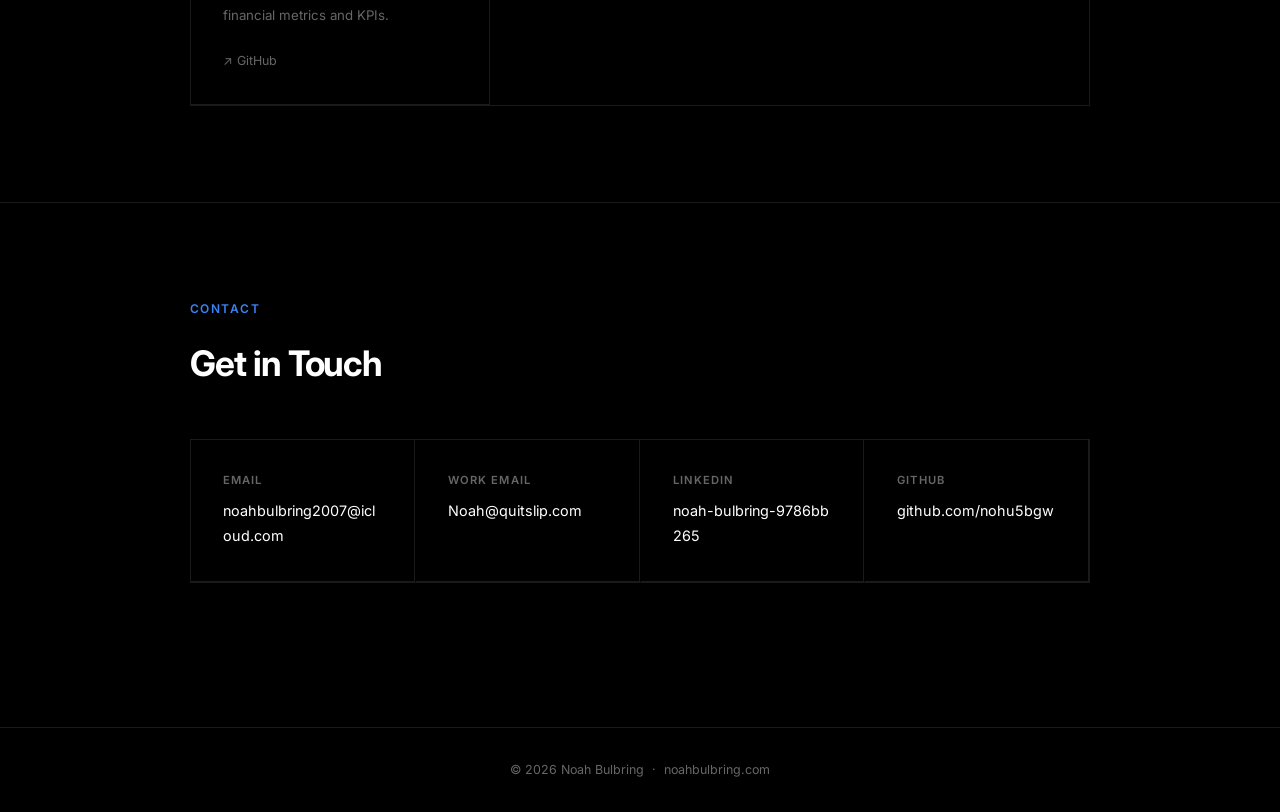
==== commit 9a85eb35: "Add full certification details with descriptions" ====
--- a/index.html
+++ b/index.html
@@ -43,15 +43,15 @@
       <h2 class="fade-in">Builder. Student. Founder.</h2>
       <div class="about-grid">
         <div class="about-text fade-in">
-          <p>Business Accounting student at Cambrian College, currently interning at MNP LLP — one of Canada's largest national accounting firms. I work at the intersection of finance and technology, applying structured thinking to real problems.</p>
+          <p>Business Accounting student at Cambrian College, currently interning at MNP LLP — one of Canada’s largest national accounting firms. I work at the intersection of finance and technology, applying structured thinking to real problems.</p>
           <p>I founded Quitslip, an NFC-based digital receipt platform. We have confirmed merchant launches, mentorship through NORCAT, and $20K raised to date. The mission is simple: eliminate paper receipts at the point of sale.</p>
-          <p>At 16, I generated over $100K in e-commerce revenue — my first proof that execution beats credentials. Today I'm focused on fintech, AI automation, and building things that last.</p>
+          <p>At 16, I generated over $100K in e-commerce revenue — my first proof that execution beats credentials. Today I’m focused on fintech, AI automation, and building things that last.</p>
         </div>
         <div class="about-stats fade-in">
           <div class="stat"><div class="stat-number">$100K+</div><div class="stat-label">E-commerce revenue generated at 16</div></div>
           <div class="stat"><div class="stat-number">$20K</div><div class="stat-label">Raised for Quitslip</div></div>
           <div class="stat"><div class="stat-number">MNP</div><div class="stat-label">Accounting Intern — national firm</div></div>
-          <div class="stat"><div class="stat-number">NFC</div><div class="stat-label">Core tech powering Quitslip's merchant flow</div></div>
+          <div class="stat"><div class="stat-number">NFC</div><div class="stat-label">Core tech powering Quitslip’s merchant flow</div></div>
         </div>
       </div>
     </div>
@@ -87,14 +87,76 @@
       <p class="section-label fade-in">Certifications</p>
       <h2 class="fade-in">Credentials</h2>
       <ul class="cert-list fade-in">
-        <li>IBM</li>
-        <li>Google</li>
-        <li>OpenAI</li>
-        <li>JPMorgan</li>
-        <li>Bank of America</li>
-        <li>PwC</li>
-        <li>LinkedIn</li>
-        <li>Harvard Online</li>
+        <li>
+          <div class="cert-main">
+            <span class="cert-title">Artificial Intelligence Fundamentals</span>
+            <span class="cert-issuer">IBM · Jun 2026</span>
+          </div>
+          <p class="cert-desc">Covers AI fundamentals including machine learning, deep learning, neural networks, NLP, computer vision, generative AI, and AI ethics.</p>
+        </li>
+        <li>
+          <div class="cert-main">
+            <span class="cert-title">Introduction to Responsible AI</span>
+            <span class="cert-issuer">Google · Jun 2026</span>
+          </div>
+          <p class="cert-desc">Covers responsible AI practices, Google’s AI principles, and common themes among organizational AI principles including transparency, fairness, accountability, and privacy.</p>
+        </li>
+        <li>
+          <div class="cert-main">
+            <span class="cert-title">Agents and Workflows</span>
+            <span class="cert-issuer">OpenAI · Jun 2026</span>
+          </div>
+          <p class="cert-desc">Working with AI agents by providing context, defining outputs, setting boundaries, reviewing results, and improving workflows over time.</p>
+        </li>
+        <li>
+          <div class="cert-main">
+            <span class="cert-title">Applied AI Foundations</span>
+            <span class="cert-issuer">OpenAI · Jun 2026</span>
+          </div>
+          <p class="cert-desc">Practical understanding of how AI works, stronger prompting and review habits, and applying AI to real workflow improvements.</p>
+        </li>
+        <li>
+          <div class="cert-main">
+            <span class="cert-title">Investment Banking Job Simulation</span>
+            <span class="cert-issuer">J.P. Morgan · Jun 2026</span>
+          </div>
+          <p class="cert-desc">Identified an M&amp;A target based on strategic and financial criteria, constructed a DCF valuation model, ran sensitivity analysis, and created a 2-pager for the client.</p>
+        </li>
+        <li>
+          <div class="cert-main">
+            <span class="cert-title">Investment Banking Job Simulation</span>
+            <span class="cert-issuer">Bank of America · Jun 2026</span>
+          </div>
+          <p class="cert-desc">Identified an acquisition target via SWOT analysis, built a DCF model to calculate implied equity and share value, completed a sensitivity analysis, and created a company profile.</p>
+        </li>
+        <li>
+          <div class="cert-main">
+            <span class="cert-title">The Private Bank Job Simulation</span>
+            <span class="cert-issuer">Bank of America · Jun 2026</span>
+          </div>
+          <p class="cert-desc">Client relationship management simulation covering professional communication, meeting note summaries, follow-up strategies, and aligning client goals with Private Bank offerings.</p>
+        </li>
+        <li>
+          <div class="cert-main">
+            <span class="cert-title">Management Consulting Simulation</span>
+            <span class="cert-issuer">PwC · Jun 2026</span>
+          </div>
+          <p class="cert-desc">Business transaction diligence simulation — created a three-slide synergy presentation, built a model with editable assumptions, and wrote an executive email summary.</p>
+        </li>
+        <li>
+          <div class="cert-main">
+            <span class="cert-title">Audit Simulation</span>
+            <span class="cert-issuer">PwC · Jun 2026</span>
+          </div>
+          <p class="cert-desc">Control testing of a client’s purchasing process, including walkthrough documentation, a purchase process flowchart, and a risk control matrix.</p>
+        </li>
+        <li>
+          <div class="cert-main">
+            <span class="cert-title">Corporate Finance Foundations</span>
+            <span class="cert-issuer">LinkedIn · Jun 2026</span>
+          </div>
+          <p class="cert-desc">Core corporate finance concepts including risk and diversification, capital structure, stocks and bonds, and evaluating investments using the time value of money.</p>
+        </li>
       </ul>
     </div>
   </section>
--- a/style.css
+++ b/style.css
@@ -148,28 +148,48 @@
   list-style: none;
   display: flex;
   flex-direction: column;
-  gap: 0;
 }
 .cert-list li {
-  font-size: 0.95rem;
-  color: #aaa;
-  padding: 1rem 0;
+  padding: 1.5rem 0;
   border-bottom: 1px solid var(--border);
   display: flex;
-  align-items: center;
-  gap: 0.75rem;
-  transition: color 0.2s;
+  flex-direction: column;
+  gap: 0.4rem;
+  padding-left: 1.25rem;
+  position: relative;
 }
 .cert-list li:last-child { border-bottom: none; }
 .cert-list li::before {
   content: '';
+  position: absolute;
+  left: 0;
+  top: 1.9rem;
   width: 6px;
   height: 6px;
   border-radius: 50%;
   background: var(--accent);
-  flex-shrink: 0;
-}
-.cert-list li:hover { color: var(--text); }
+}
+.cert-main {
+  display: flex;
+  align-items: baseline;
+  gap: 0.75rem;
+  flex-wrap: wrap;
+}
+.cert-title {
+  font-size: 0.95rem;
+  font-weight: 600;
+  color: var(--text);
+}
+.cert-issuer {
+  font-size: 0.78rem;
+  color: var(--accent);
+  letter-spacing: 0.02em;
+}
+.cert-desc {
+  font-size: 0.83rem;
+  color: var(--muted);
+  line-height: 1.65;
+}
 
 #projects { border-top: 1px solid var(--border); }
 .project-grid { display: grid; grid-template-columns: repeat(auto-fill, minmax(260px, 1fr)); gap: 1px; border: 1px solid var(--border); }
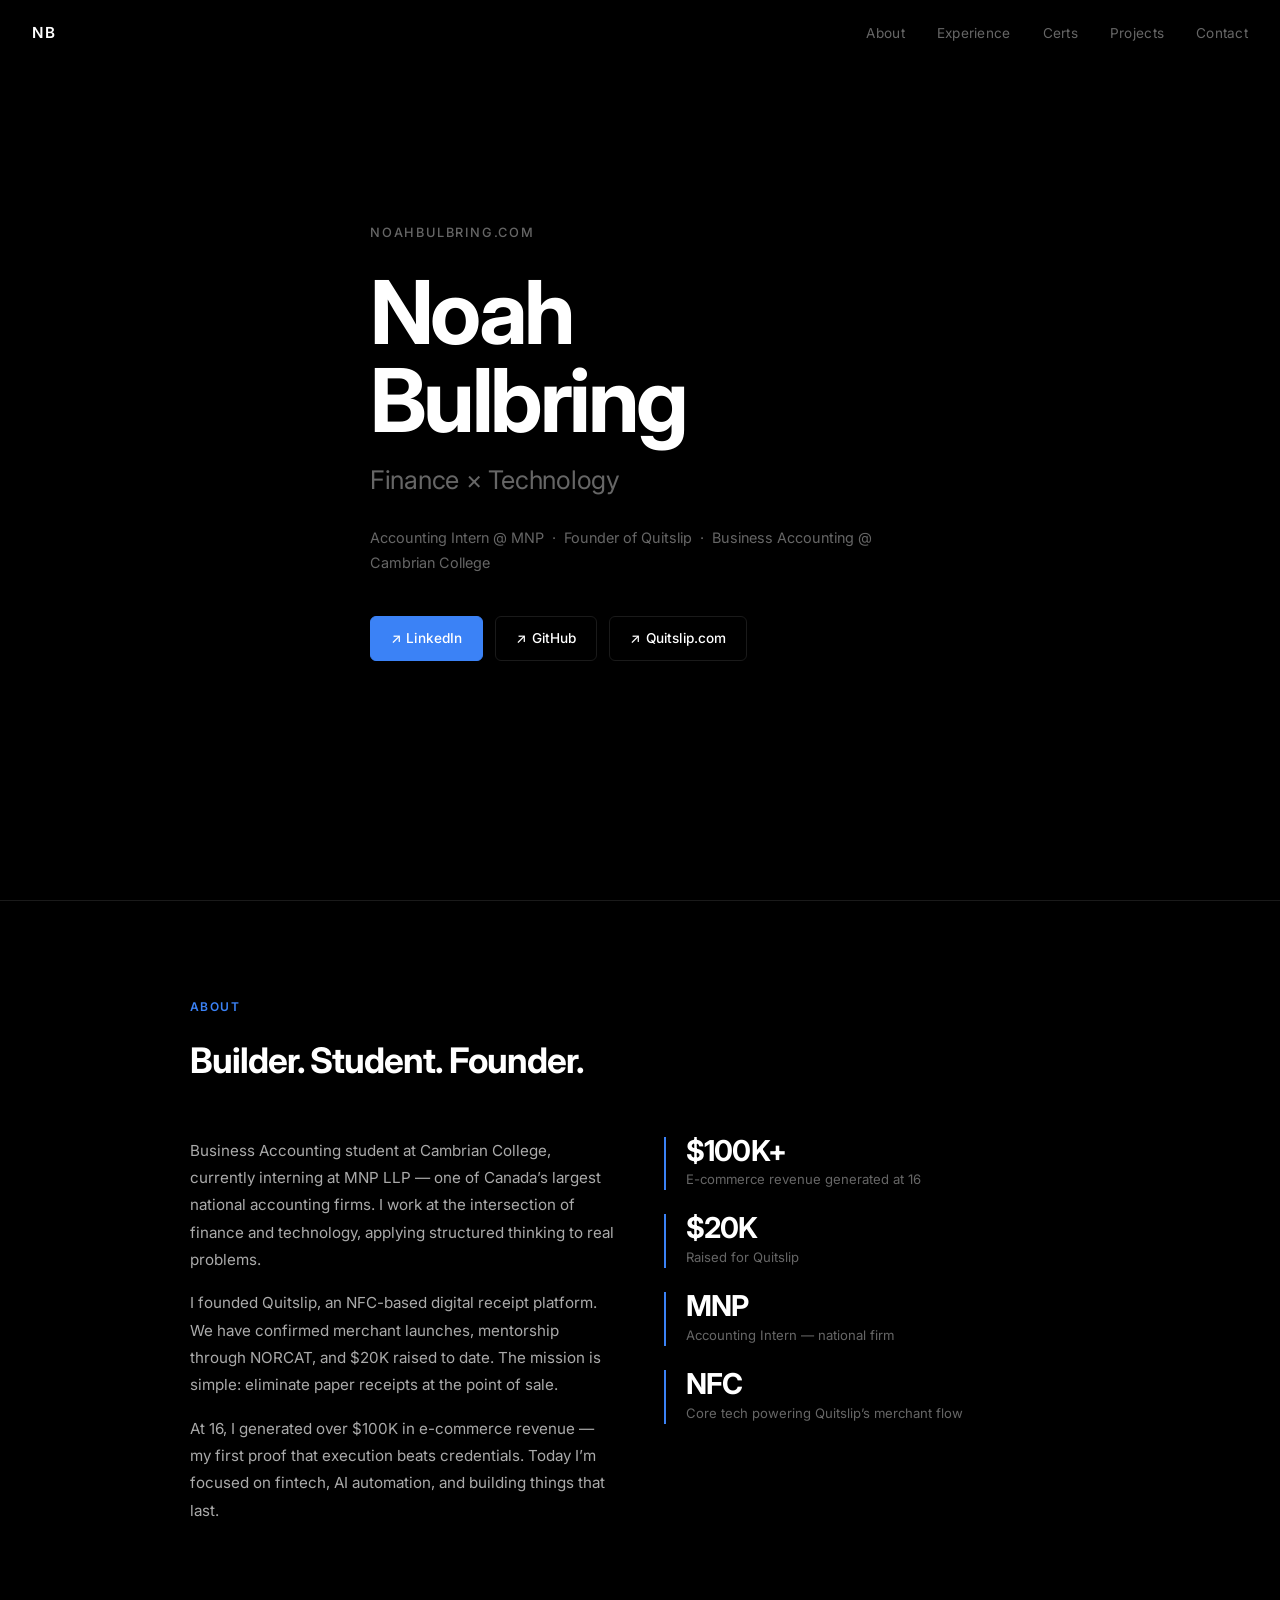
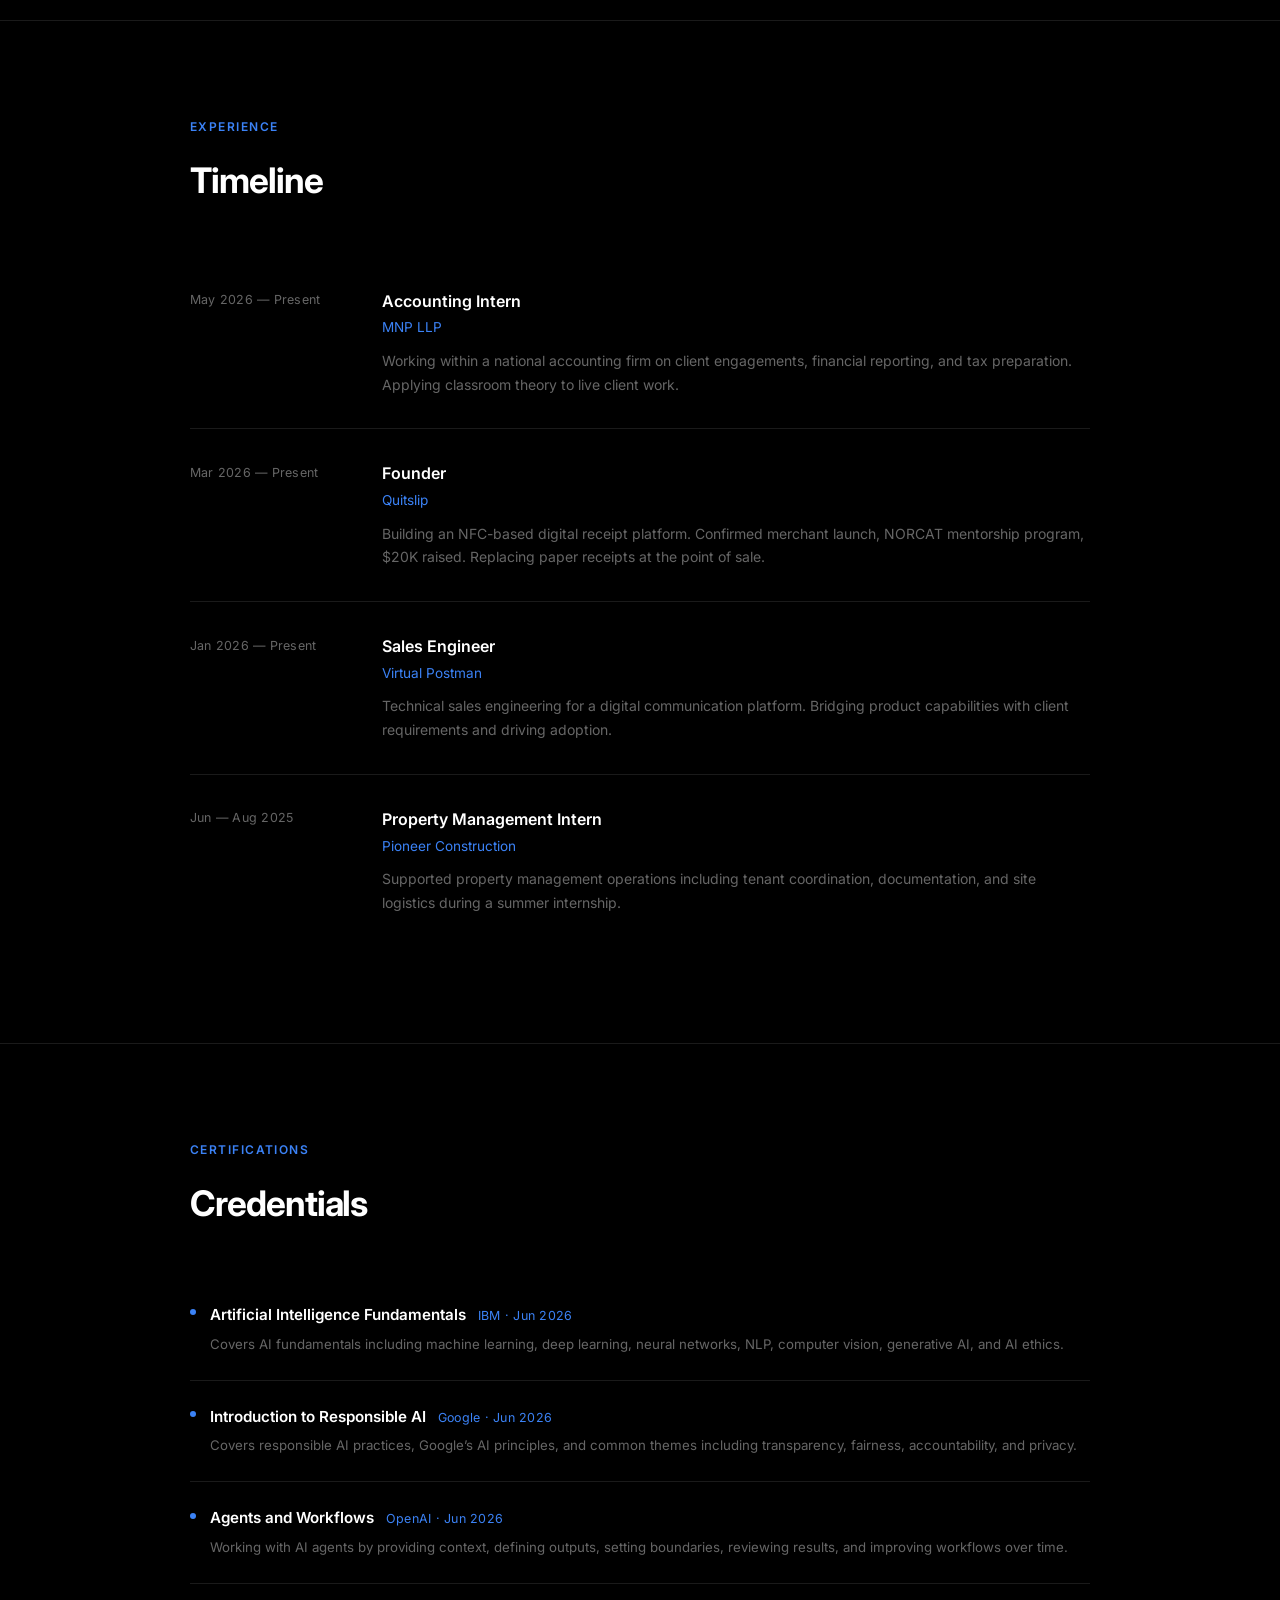
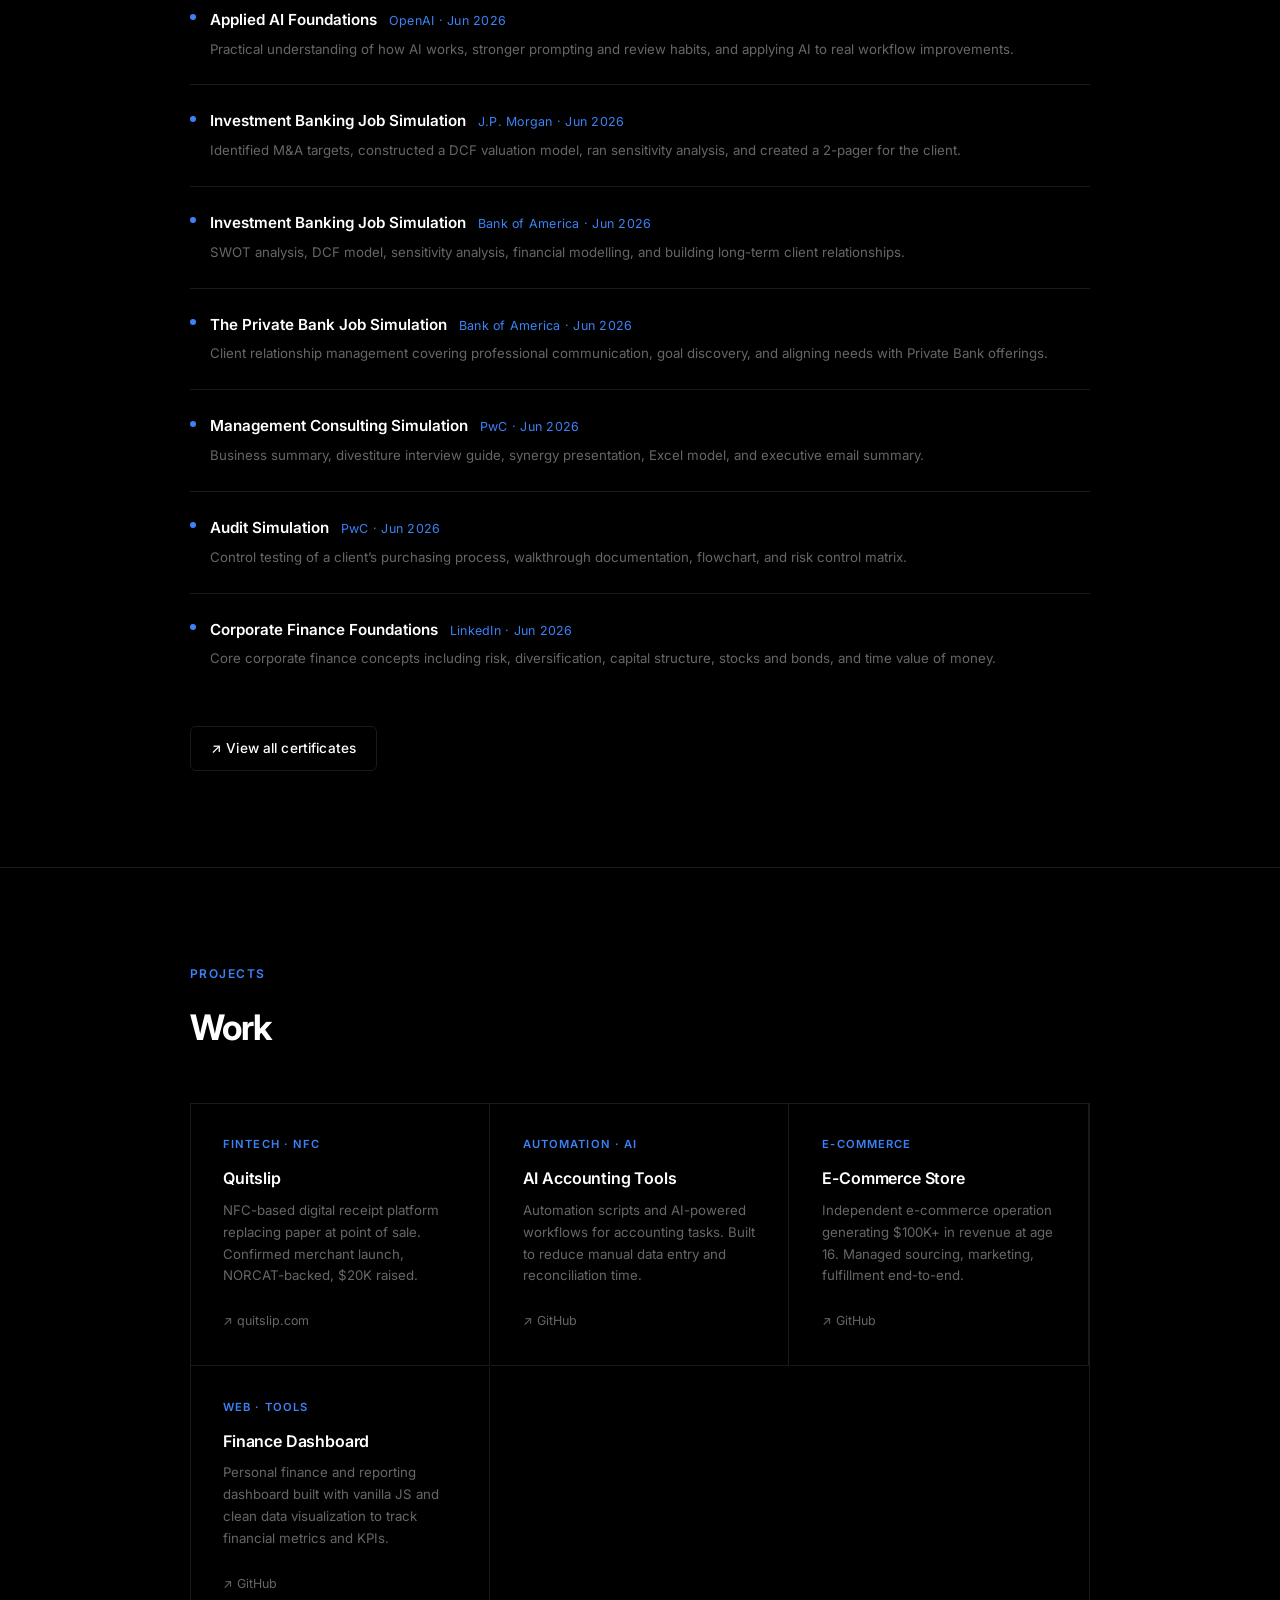
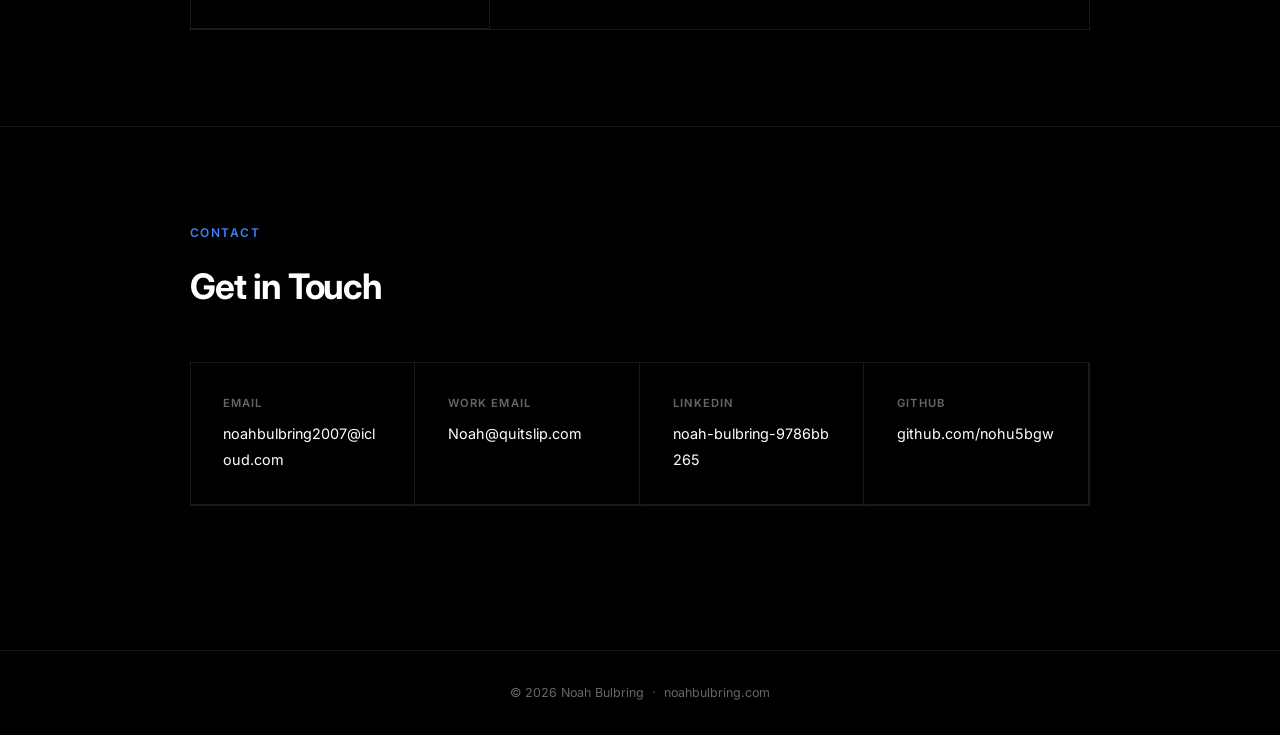
==== commit 73cdb7e8: "Add certifications page with all 10 certs and update main page link" ====
--- a/index.html
+++ b/index.html
@@ -87,77 +87,20 @@
       <p class="section-label fade-in">Certifications</p>
       <h2 class="fade-in">Credentials</h2>
       <ul class="cert-list fade-in">
-        <li>
-          <div class="cert-main">
-            <span class="cert-title">Artificial Intelligence Fundamentals</span>
-            <span class="cert-issuer">IBM · Jun 2026</span>
-          </div>
-          <p class="cert-desc">Covers AI fundamentals including machine learning, deep learning, neural networks, NLP, computer vision, generative AI, and AI ethics.</p>
-        </li>
-        <li>
-          <div class="cert-main">
-            <span class="cert-title">Introduction to Responsible AI</span>
-            <span class="cert-issuer">Google · Jun 2026</span>
-          </div>
-          <p class="cert-desc">Covers responsible AI practices, Google’s AI principles, and common themes among organizational AI principles including transparency, fairness, accountability, and privacy.</p>
-        </li>
-        <li>
-          <div class="cert-main">
-            <span class="cert-title">Agents and Workflows</span>
-            <span class="cert-issuer">OpenAI · Jun 2026</span>
-          </div>
-          <p class="cert-desc">Working with AI agents by providing context, defining outputs, setting boundaries, reviewing results, and improving workflows over time.</p>
-        </li>
-        <li>
-          <div class="cert-main">
-            <span class="cert-title">Applied AI Foundations</span>
-            <span class="cert-issuer">OpenAI · Jun 2026</span>
-          </div>
-          <p class="cert-desc">Practical understanding of how AI works, stronger prompting and review habits, and applying AI to real workflow improvements.</p>
-        </li>
-        <li>
-          <div class="cert-main">
-            <span class="cert-title">Investment Banking Job Simulation</span>
-            <span class="cert-issuer">J.P. Morgan · Jun 2026</span>
-          </div>
-          <p class="cert-desc">Identified an M&amp;A target based on strategic and financial criteria, constructed a DCF valuation model, ran sensitivity analysis, and created a 2-pager for the client.</p>
-        </li>
-        <li>
-          <div class="cert-main">
-            <span class="cert-title">Investment Banking Job Simulation</span>
-            <span class="cert-issuer">Bank of America · Jun 2026</span>
-          </div>
-          <p class="cert-desc">Identified an acquisition target via SWOT analysis, built a DCF model to calculate implied equity and share value, completed a sensitivity analysis, and created a company profile.</p>
-        </li>
-        <li>
-          <div class="cert-main">
-            <span class="cert-title">The Private Bank Job Simulation</span>
-            <span class="cert-issuer">Bank of America · Jun 2026</span>
-          </div>
-          <p class="cert-desc">Client relationship management simulation covering professional communication, meeting note summaries, follow-up strategies, and aligning client goals with Private Bank offerings.</p>
-        </li>
-        <li>
-          <div class="cert-main">
-            <span class="cert-title">Management Consulting Simulation</span>
-            <span class="cert-issuer">PwC · Jun 2026</span>
-          </div>
-          <p class="cert-desc">Business transaction diligence simulation — created a three-slide synergy presentation, built a model with editable assumptions, and wrote an executive email summary.</p>
-        </li>
-        <li>
-          <div class="cert-main">
-            <span class="cert-title">Audit Simulation</span>
-            <span class="cert-issuer">PwC · Jun 2026</span>
-          </div>
-          <p class="cert-desc">Control testing of a client’s purchasing process, including walkthrough documentation, a purchase process flowchart, and a risk control matrix.</p>
-        </li>
-        <li>
-          <div class="cert-main">
-            <span class="cert-title">Corporate Finance Foundations</span>
-            <span class="cert-issuer">LinkedIn · Jun 2026</span>
-          </div>
-          <p class="cert-desc">Core corporate finance concepts including risk and diversification, capital structure, stocks and bonds, and evaluating investments using the time value of money.</p>
-        </li>
+        <li><div class="cert-main"><span class="cert-title">Artificial Intelligence Fundamentals</span><span class="cert-issuer">IBM · Jun 2026</span></div><p class="cert-desc">Covers AI fundamentals including machine learning, deep learning, neural networks, NLP, computer vision, generative AI, and AI ethics.</p></li>
+        <li><div class="cert-main"><span class="cert-title">Introduction to Responsible AI</span><span class="cert-issuer">Google · Jun 2026</span></div><p class="cert-desc">Covers responsible AI practices, Google’s AI principles, and common themes including transparency, fairness, accountability, and privacy.</p></li>
+        <li><div class="cert-main"><span class="cert-title">Agents and Workflows</span><span class="cert-issuer">OpenAI · Jun 2026</span></div><p class="cert-desc">Working with AI agents by providing context, defining outputs, setting boundaries, reviewing results, and improving workflows over time.</p></li>
+        <li><div class="cert-main"><span class="cert-title">Applied AI Foundations</span><span class="cert-issuer">OpenAI · Jun 2026</span></div><p class="cert-desc">Practical understanding of how AI works, stronger prompting and review habits, and applying AI to real workflow improvements.</p></li>
+        <li><div class="cert-main"><span class="cert-title">Investment Banking Job Simulation</span><span class="cert-issuer">J.P. Morgan · Jun 2026</span></div><p class="cert-desc">Identified M&amp;A targets, constructed a DCF valuation model, ran sensitivity analysis, and created a 2-pager for the client.</p></li>
+        <li><div class="cert-main"><span class="cert-title">Investment Banking Job Simulation</span><span class="cert-issuer">Bank of America · Jun 2026</span></div><p class="cert-desc">SWOT analysis, DCF model, sensitivity analysis, financial modelling, and building long-term client relationships.</p></li>
+        <li><div class="cert-main"><span class="cert-title">The Private Bank Job Simulation</span><span class="cert-issuer">Bank of America · Jun 2026</span></div><p class="cert-desc">Client relationship management covering professional communication, goal discovery, and aligning needs with Private Bank offerings.</p></li>
+        <li><div class="cert-main"><span class="cert-title">Management Consulting Simulation</span><span class="cert-issuer">PwC · Jun 2026</span></div><p class="cert-desc">Business summary, divestiture interview guide, synergy presentation, Excel model, and executive email summary.</p></li>
+        <li><div class="cert-main"><span class="cert-title">Audit Simulation</span><span class="cert-issuer">PwC · Jun 2026</span></div><p class="cert-desc">Control testing of a client’s purchasing process, walkthrough documentation, flowchart, and risk control matrix.</p></li>
+        <li><div class="cert-main"><span class="cert-title">Corporate Finance Foundations</span><span class="cert-issuer">LinkedIn · Jun 2026</span></div><p class="cert-desc">Core corporate finance concepts including risk, diversification, capital structure, stocks and bonds, and time value of money.</p></li>
       </ul>
+      <div style="margin-top:2rem">
+        <a href="certifications.html" class="btn btn-outline">↗ View all certificates</a>
+      </div>
     </div>
   </section>
 
@@ -216,13 +159,11 @@
     window.addEventListener('scroll', () => {
       navbar.classList.toggle('scrolled', window.scrollY > 40);
     }, { passive: true });
-
     const observer = new IntersectionObserver((entries) => {
       entries.forEach(e => {
         if (e.isIntersecting) { e.target.classList.add('visible'); observer.unobserve(e.target); }
       });
     }, { threshold: 0.12 });
-
     document.querySelectorAll('.fade-in').forEach(el => observer.observe(el));
   </script>
 
